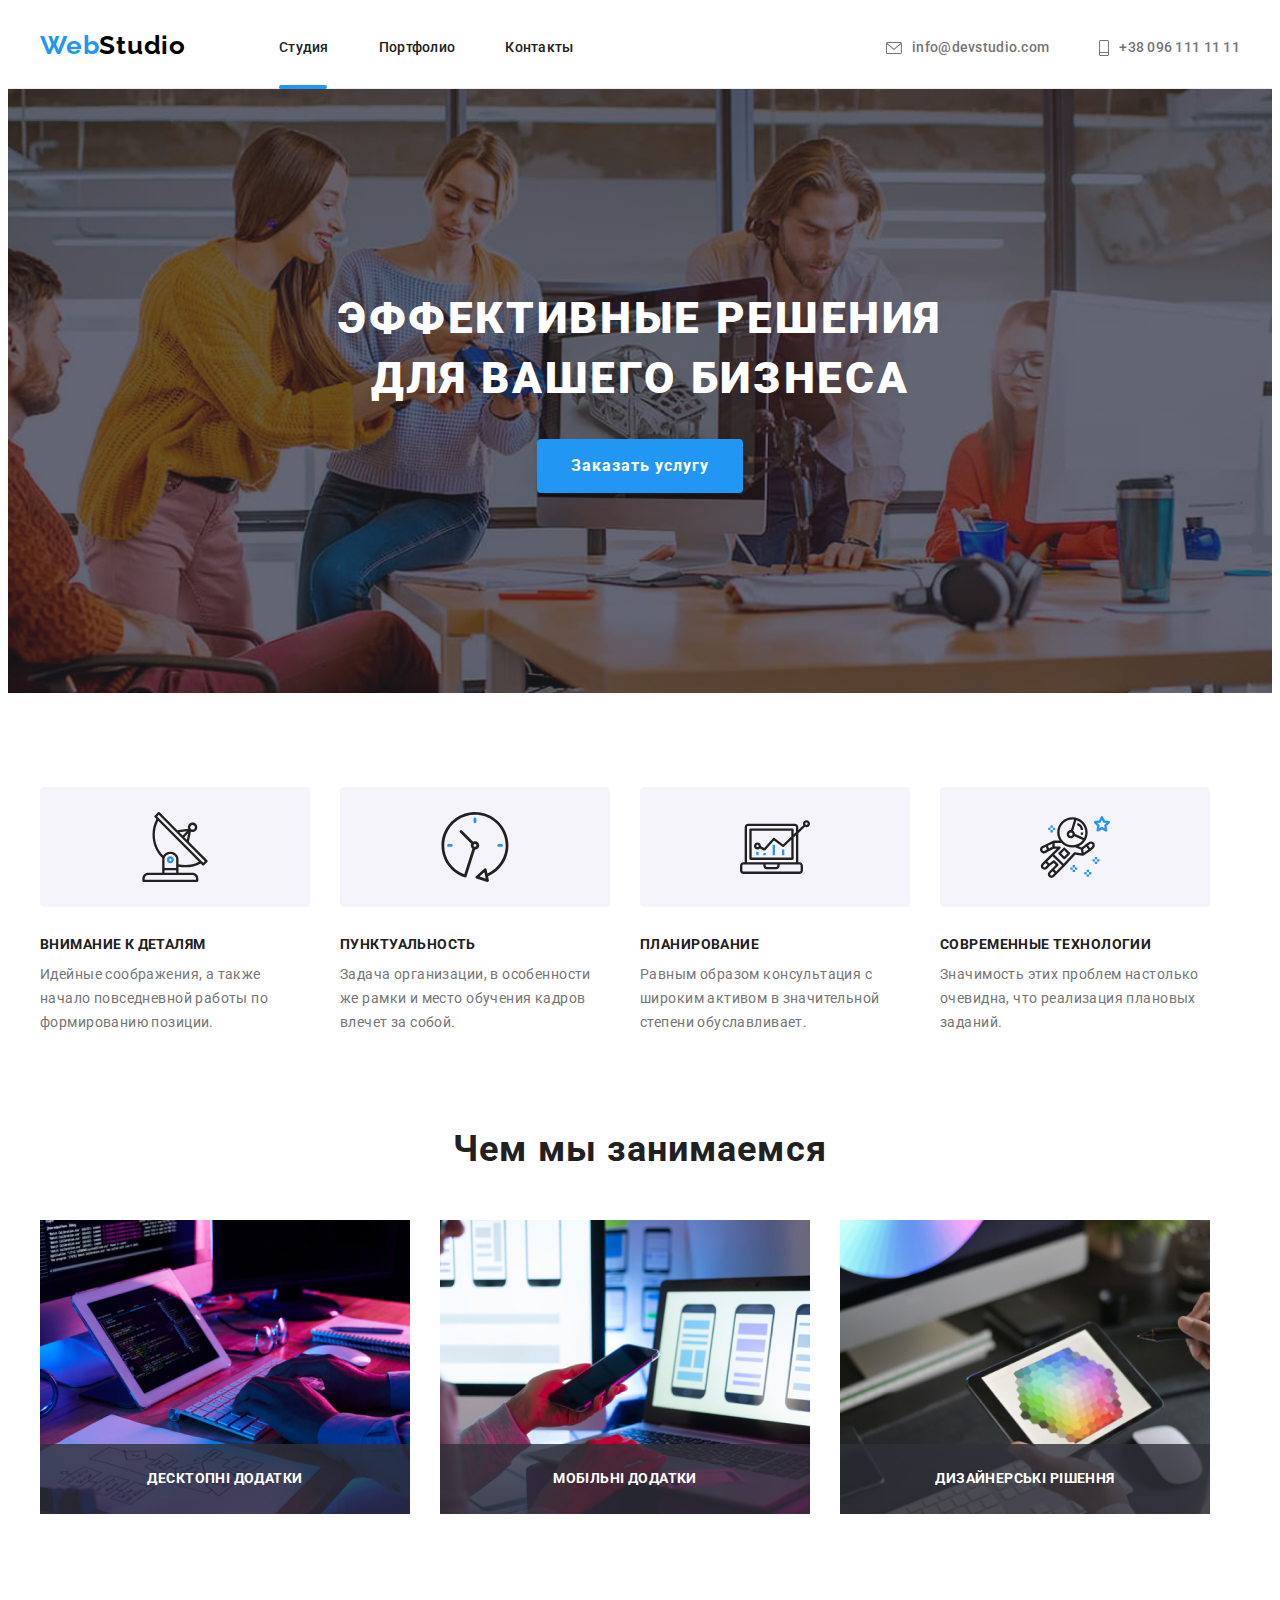
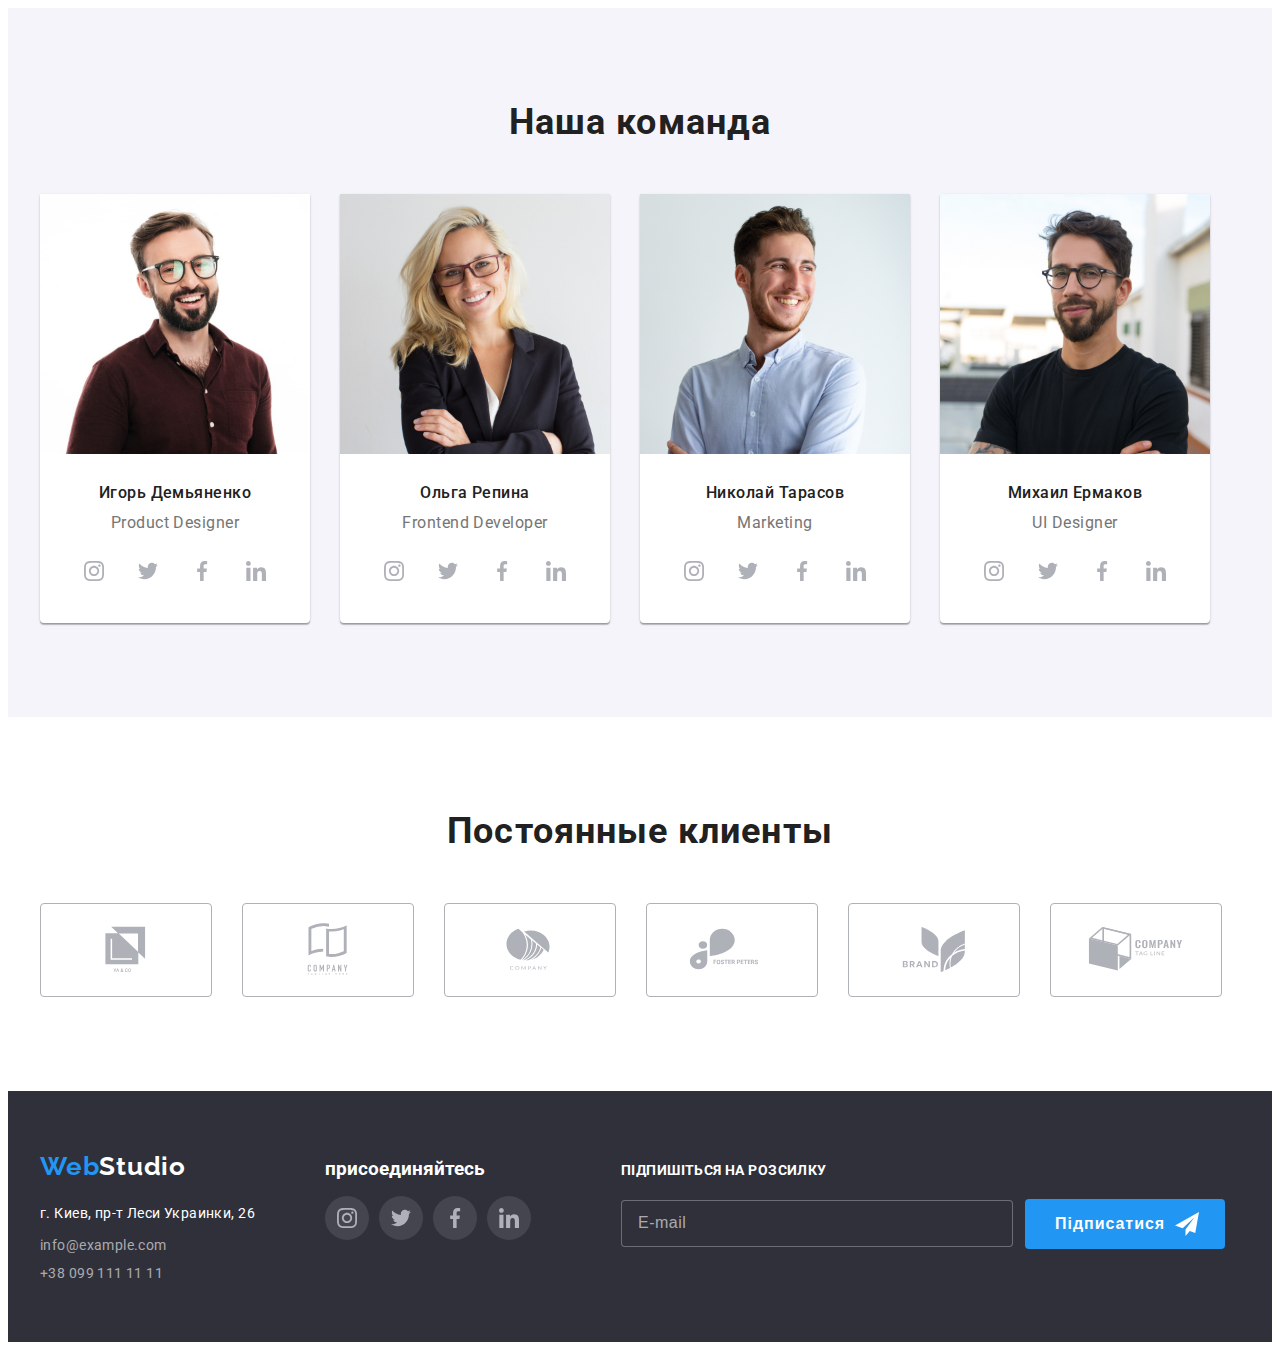
==== index.html @ 93002879 "HM 1.1" ====
<!DOCTYPE html>
<html lang="en">
  <head>
    <meta charset="UTF-8" />
    <meta http-equiv="X-UA-Compatible" content="IE=edge" />
    <meta name="viewport" content="width=device-width, initial-scale=1.0" />
    <title>Document</title>
    <link rel="preconnect" href="https://fonts.googleapis.com" />
    <link rel="preconnect" href="https://fonts.gstatic.com" crossorigin />
    <link
      href="https://fonts.googleapis.com/css2?family=Raleway:wght@700&family=Roboto:wght@400;500;700;900&display=swap"
      rel="stylesheet"
    />
    <link
      rel="stylesheet"
      href="https://cdnjs.cloudflare.com/ajax/libs/modern-normalize/1.1.0/modern-normalize.min.css"
      integrity="sha512-wpPYUAdjBVSE4KJnH1VR1HeZfpl1ub8YT/NKx4PuQ5NmX2tKuGu6U/JRp5y+Y8XG2tV+wKQpNHVUX03MfMFn9Q=="
      crossorigin="anonymous"
      referrerpolicy="no-referrer"
    />
    <link rel="stylesheet" href="./CSS/main.min.css">
    <link rel="stylesheet" href="./CSS/styles.css" />
  </head>
  <body>
    <!--Шапка сайта-->
    <header class="header-porfolio">
      <div class="container header-flex">
        <nav class="main-nav">
          <a class="header-logo link" href="“#”"
            ><span class="logo-web">Web</span><span class="logo-studio">Studio</span></a
          >
          <ul class="site-nav list">
            <li>
           <a class="nav-link link studia " href="">Студия</a>
          </li>
            <li><a class="nav-link link" href="./portfolio.html">Портфолио</a></li>
            <li><a class="nav-link link" href="">Контакты</a></li>
          </ul>
        </nav>
        <ul class="site-contact list">
           <li>
          <a class="contact-link link" href="mailto:info@devstudio.com">
            <svg class="mail-svg"><use  href="./images/icons.svg#icon-envelope-hover" ></use></svg>info@devstudio.com</a>
          </li>
          <li class="">
            <a class="contact-link link " href="tel:+380961111111">
            <svg class="phone-svg"  height="16px" width="10px">
              <use href="./images/icons.svg#icon-Vector"></use>
            </svg>+38 096 111 11 11</a>
          </li>
        </ul>
      </div>
    </header>

    <main>
      <section class="hero">
        <div class="container">
          <h1 class="hero-title">Эффективные решения для вашего бизнеса</h1>
          <button class="hero-button data-modal-open"data-modal-open>Заказать услугу</button>
          
        </div>
      </section>
      <!--Особенности-->
      <section class="section">
        <div class="container">
          <h2 class="visually-hidden">Особенности</h2>


        <ul class="peculiarities-container list">
          <li class="peculiarities-iteam">
              <div class="peculiarities-iteam-icon">
              <svg class="" width="70px" height="70px" ><use href="./images/icons.svg#icon-antenna"></use></svg>
              </div>

              <h3 class="h-three-title">Внимание к деталям</h3>
              <p>
                <span class="text"
                  >Идейные соображения, а также начало повседневной работы по формированию
                  позиции.</span
                >
              </p>
            </li>
            
            <li class="peculiarities-iteam">
              <div class="peculiarities-iteam-icon">
               
                  <svg class="" width="70px" height="70px"><use href="./images/icons.svg#icon-clock"></use></svg>
               
               </div>
              <h3 class="h-three-title">Пунктуальность</h3>
              <p>
                <span class="text"
                  >Задача организации, в особенности же рамки и место обучения кадров влечет за
                  собой.</span>
              </p>
              
            </li>
            <li class="peculiarities-iteam">
              <div class="peculiarities-iteam-icon">
               
                  <svg class="" width="70px" height="70px"><use href="./images/icons.svg#icon-diagram"></use></svg>
               
                </div>
              <h3 class="h-three-title">Планирование</h3>
              <p>
                <span class="text"
                  >Равным образом консультация с широким активом в значительной степени
                  обуславливает.</span
                >
              </p>
              
            </li>
            <li class="peculiarities-iteam">
              <div class="peculiarities-iteam-icon">
              
                  <svg class="" width="70px" height="70px"><use href="./images/icons.svg#icon-astronaut"></use></svg>
               
                </div>
              <h3 class="h-three-title">Современные технологии</h3>
              <p>
                <span class="text"
                  >Значимость этих проблем настолько очевидна, что реализация плановых
                  заданий.</span>
              </p>
              
            </li>
          </ul>
        </div>
      </section>
      <!--Чем занимаемся-->
      <section class="section occupation">
        <div class="container">
          <h2 class="section-title">Чем мы занимаемся</h2>
          <ul class="occupation-item">
            <li class="occupation-foto">
              <div class="occupation-foto-div">
              <img class="foto-block" src="./images/box1.jpg"  alt="img1" />
              <p class="text-absolut"><span class="text-span-absolut">Десктопні додатки</span></p>
              </div>
            </li>
            
            <li class="occupation-foto">
              <div class="occupation-foto-div">
              <img class="foto-block" src="./images/box2.jpg"  alt="img2" />
              <p class="text-absolut"><span class="text-span-absolut">Мобільні додатки</span></p>
              </div>
            </li>
            <li class="occupation-foto">
              <div class="occupation-foto-div">
              <img class="foto-block" src="./images/box3.jpg"  alt="img3" />
              <p class="text-absolut"><span class="text-span-absolut">Дизайнерські рішення</span></p>
              </div>
            </li>
          </ul>
        </div>
      </section>
      <!--Наша команда-->
      <section class="section team-section">
        <div class="container">
          <h2 class="section-title">Наша команда</h2>
          <ul class="site-team list">
            <li class="team-section-items">
              <div class="team-foto">
                <img class="team-img" src="./images/project1.jpg" width="270" alt="Игорь_Демьяненко" />
                <div class="foto-box">
                <h3 class="team-h">Игорь Демьяненко</h3>
                <p><span class="position">Product Designer</span></p>
                <ul class="team-list list">
                  <li><a class="team-link link" href="">
                    <svg class="team-link-icon" width="20px" height="20px"><use href="./images/icons.svg#icon-instagram"></use></svg>
                  </a></li>
                  <li><a class="team-link link" href="">
                    <svg class="team-link-icon" width="20px" height="20px"><use href="./images/icons.svg#icon-twitter"></use></svg>
                  </a></li>
                  <li><a class="team-link link" href="">
                    <svg class="team-link-icon" width="20px" height="20px"><use href="./images/icons.svg#icon-facebook"></use></svg>
                  </a></li>
                  <li><a class="team-link link" href="">
                    <svg class="team-link-icon" width="20px" height="20px"><use href="./images/icons.svg#icon-linkedin"></use></svg>
                  </a></li>
                </ul>

                </div>
              </div>
            </li>
            <li class="team-section-items">
              <div class="team-foto">
                <img class="team-img" src="./images/img1.jpg" width="270"  alt="Ольга_Репина" />
                <div class="foto-box">
                <h3 class="team-h">Ольга Репина</h3>
                <p><span class="position">Frontend Developer</span></p>
                  <ul class="team-list list">
                  <li><a class="team-link link" href="">
                    <svg class="team-link-icon" width="20px" height="20px"><use href="./images/icons.svg#icon-instagram"></use></svg>
                  </a></li>
                  <li><a class="team-link link" href="">
                    <svg class="team-link-icon" width="20px" height="20px"><use href="./images/icons.svg#icon-twitter"></use></svg>
                  </a></li>
                  <li><a class="team-link link" href="">
                    <svg class="team-link-icon" width="20px" height="20px"><use href="./images/icons.svg#icon-facebook"></use></svg>
                  </a></li>
                  <li><a class="team-link link" href="">
                    <svg class="team-link-icon" width="20px" height="20px"><use href="./images/icons.svg#icon-linkedin"></use></svg>
                  </a></li>
                </ul>
                </div>
              </div>
            </li>
            <li class="team-section-items">
              <div class="team-foto">
                <img class="team-img" src="./images/img2.jpg" width="270" alt="Николай_Тарасов" />
                <div class="foto-box">
                <h3 class="team-h">Николай Тарасов</h3>
                <p>
                  <span class="position">Marketing</span>
                </p>
                  <ul class="team-list list">
                  <li><a class="team-link link" href="">
                    <svg class="team-link-icon" width="20px" height="20px"><use href="./images/icons.svg#icon-instagram"></use></svg>
                  </a></li>
                  <li><a class="team-link link" href="">
                    <svg class="team-link-icon" width="20px" height="20px"><use href="./images/icons.svg#icon-twitter"></use></svg>
                  </a></li>
                  <li><a class="team-link link" href="">
                    <svg class="team-link-icon" width="20px" height="20px"><use href="./images/icons.svg#icon-facebook"></use></svg>
                  </a></li>
                  <li><a class="team-link link" href="">
                    <svg class="team-link-icon" width="20px" height="20px"><use href="./images/icons.svg#icon-linkedin"></use></svg>
                  </a></li>
                </ul>
                </div>
              </div>
            </li>
            <li class="team-section-items">
              <div class="team-foto">
                <img class="team-img" src="./images/img3.jpg"width="270"  alt="Михаил_Ермаков" />
                <div class="foto-box">
                <h3 class="team-h">Михаил Ермаков</h3>
                <p>
                  <span class="position">UI Designer</span>
                </p>
                  <ul class="team-list list">
                  <li><a class="team-link link" href="">
                    <svg class="team-link-icon" width="20px" height="20px"><use href="./images/icons.svg#icon-instagram"></use></svg>
                  </a></li>
                  <li><a class="team-link link" href="">
                    <svg class="team-link-icon" width="20px" height="20px"><use href="./images/icons.svg#icon-twitter"></use></svg>
                  </a></li>
                  <li><a class="team-link link" href="">
                    <svg class="team-link-icon" width="20px" height="20px"><use href="./images/icons.svg#icon-facebook"></use></svg>
                  </a></li>
                  <li><a class="team-link link" href="">
                    <svg class="team-link-icon" width="20px" height="20px"><use href="./images/icons.svg#icon-linkedin"></use></svg>
                  </a></li>
                </ul>
                </div>
              </div>
            
            </li>
          </ul>
        </div>
      </section>
      <section class="section">
        <div class="container">
         <h2 class="section-title">Постоянные клиенты</h2>
         <ul class="clients-list">
          <li class="clients-item">
            <a class="clients-link link" href="">
            <svg class="clients-item-logo" width="106px" height="60px"><use href="./images/icons.svg#icon-Logo6"></use></svg>
          </a></li>
          <li class="clients-item"><a class="clients-link link" href="">
            <svg class="clients-item-logo" width="106px" height="60px"><use href="./images/icons.svg#icon-Logo1"></use></svg>
          </a></li>
          <li class="clients-item"><a class="clients-link link" href="">
            <svg class="clients-item-logo" width="106px" height="60px"><use href="./images/icons.svg#icon-Logo2"></use></svg>
          </a></li>
          <li class="clients-item"><a class="clients-link link" href="">
            <svg class="clients-item-logo" width="106px" height="60px"><use href="./images/icons.svg#icon-Logo3"></use></svg>
          </a></li>
          <li class="clients-item"><a class="clients-link link" href="">
            <svg class="clients-item-logo" width="106px" height="60px"><use href="./images/icons.svg#icon-Logo4"></use></svg>
          </a></li>
          <li class="clients-item"><a class="clients-link link" href="">
            <svg class="clients-item-logo" width="106px" height="60px"><use href="./images/icons.svg#icon-Logo5"></use></svg>
          </a></li>
         </ul>
        </div>
        
      </section>
    </main>
    <!--Футер-->
<footer class="footer">
<div class="container footer-container">
<div>
        <a href="“#”" class="footer-logo link"><span class="footer-web">Web</span><span class="footer-studio">Studio</span></a
        >
        <address>
          <ul class="footer-nav list">
            <li class="footer-nav-li">
              <a class="footer-link link" href="https://www.google.com/maps/place/%D0%B1%D1%83%D0%BB.+%D0%9B%D0%B5%D1%81%D0%B8+%D0%A3%D0%BA%D1%80%D0%B0%D0%B8%D0%BD%D0%BA%D0%B8,+26,+%D0%9A%D0%B8%D0%B5%D0%B2,+02000/@50.4265807,30.5361971,17z/data=!3m1!4b1!4m5!3m4!1s0x40d4cf0e033ecbe9:0x57a4dffefec77da0!8m2!3d50.4265807!4d30.5383858"
                target="_blank"
                rel="noopener noreferrer"
                >г. Киев, пр-т Леси Украинки, 26</a>
            </li>
            <li class="footer-nav-li">
              <a class="footer-contacts link" href="mailto:info@example.com">info@example.com</a>
            </li>
            <li class="footer-nav-li">
              <a class="footer-contacts link" href="tel:+380991111111">+38 099 111 11 11</a></li>
          </ul>
        </address>
</div>

<div class="footer-soc">
          <h3 class="footer-text">присоединяйтесь</h3>
          <ul class="team-list list">
                  <li><a class="team-link footer-icons link" href="">
                    <svg class="team-link-icon  footer-icon" width="20px" height="20px" ><use href="./images/icons.svg#icon-instagram"></use></svg>
                  </a></li>
                  <li><a class="team-link link footer-icons" href="">
                    <svg class="team-link-icon footer-icon" width="20px" height="20px"><use href="./images/icons.svg#icon-twitter"></use></svg>
                  </a></li>
                  <li><a class="team-link link footer-icons" href="">
                    <svg class="team-link-icon footer-icon" width="20px" height="20px"><use href="./images/icons.svg#icon-facebook"></use></svg>
                  </a></li>
                  <li><a class="team-link link footer-icons" href="">
                    <svg class="team-link-icon footer-icon" width="20px" height="20px"><use href="./images/icons.svg#icon-linkedin"></use></svg>
                  </a></li>
                </ul>

</div>

<form class="footer-mail-div">
<label for="soc-mail">Підпишіться на розсилку</label>
<div class="mail-form">
  <input type="email" class="footer-mail-input" name="soc-mail" id="soc-mail" placeholder="E-mail
">
<button type="button" class="footer-mail-button">Підписатися <svg class="footer-mail-svg" width="24px" height="24px"><use href="./images/icons.svg#icon-icon-send"></use></svg>
</button></div>
</form>



</div>


</footer>




      <div class="backdrop is-hidden"data-modal>
        <div class="modal">
          <button class="modal-button" data-modal-close><svg width="11px" height="11px"><use href="./images/icons.svg#icon-Vectorx"></use></svg></button>
          
          
          
        <form class="form">
          <h2 class="modal-title">Залиште свої дані, ми вам передзвонимо</h2>
            <div class="form-field">
            <label for="name" class="from-label">Ім'я</label>
            <input class="form-imput" type="text" name="name" id="name">
            <span class="form-imput-svg"><svg width="12px" height="12px"><use href="./images/icons.svg#icon-Vector-3"></use></svg></span>
            </div>

            <div class="form-field">
            <label for="tel" class="from-label">Телефон</label>
            <input type="tel" class="form-imput" name="tel" id="tel">
            <span class="form-imput-svg"><svg width="12px" height="12px"><use href="./images/icons.svg#icon-Vector-1-1"></use></svg></span>
            </div>

            <div class="form-field">
            <label for="mail" class="from-label">Пошта</label>
            <input type="email" class="form-imput" name="mail" id="mail"></input>
            <span class="form-imput-svg"><svg width="12px" height="12px"><use href="./images/icons.svg#icon-Vector-2-1"></use></svg></span>
            </div>



            
            <div class="form-field commnet-margin">
            <label for="comment" class="from-label">Коментар</label>
            <textarea class="textarea-comment" name="comment" id="comment"  rows="12" placeholder="Введіть текст"></textarea>
            </div>
            
            <div class="policy">
            <label for="policy" class="policy-label">
            <input type="checkbox" class="check"  name="policy" value="policy" id="policy">
            <span class="checkbox-craft"></span>
            Погоджуюся з розсилкою та приймаю <span class="policy-text">Умови договору</span>
            
            </label>
            </div>

            <div class="footer-submit">
            <button class="submit-button" type="submit">Відправити</button>
           
            </div>
            </div>



          </form>

      </div>
      </div>
      </div>
      <script src="./modal.js"></script>
  </body>
</html>
---- CSS/main.min.css ----
:root{--active-hover-color: #2196F3;--first-text-color: #757575;--second-text-color: #212121}.header-porfolio{background-color:#fff;margin-left:auto;margin-right:auto;border-bottom:1px solid #ececec}.container.header-flex{display:-webkit-box;display:-ms-flexbox;display:flex;-webkit-box-align:center;-ms-flex-align:center;align-items:center;-webkit-box-pack:justify;-ms-flex-pack:justify;justify-content:space-between;position:relative;height:80px}.site-nav{display:-webkit-box;display:-ms-flexbox;display:flex;gap:50px;margin-left:93px}.site-nav .link{color:var(--second-text-color);font-weight:500;font-size:14px;line-height:1.14;letter-spacing:.02em}.site-nav .nav-link:hover,.site-nav .nav-link:focus{color:var(--active-hover-color)}.nav-link:hover{opacity:1}.nav-link{position:relative;display:block;padding-top:10px;padding-bottom:10px;-webkit-transform:color 250ms cubic-bezier(0.4, 0, 0.2, 1);transform:color 250ms cubic-bezier(0.4, 0, 0.2, 1)}.phone-svg{-webkit-transition:fill 250ms cubic-bezier(0.4, 0, 0.2, 1);transition:fill 250ms cubic-bezier(0.4, 0, 0.2, 1);margin-right:10px;fill:#757575}.mail-svg{fill:#757575;-webkit-transition:fill 250ms cubic-bezier(0.4, 0, 0.2, 1);transition:fill 250ms cubic-bezier(0.4, 0, 0.2, 1);width:16px;height:12px;margin-right:10px}.site-contact{display:-webkit-box;display:-ms-flexbox;display:flex;gap:50px}.contact-link:hover .mail-svg{fill:#2196f3}.contact-link:hover .phone-svg{fill:#2196f3}.contact-link:focus .phone-svg{fill:#2196f3}.contact-link:focus .mail-svg{fill:#2196f3}.contact-link:hover{color:#2196f3}.contact-link:focus{color:#2196f3}.contact-link{-webkit-box-pack:center;-ms-flex-pack:center;justify-content:center;-webkit-box-align:center;-ms-flex-align:center;align-items:center;display:-webkit-box;display:-ms-flexbox;display:flex;color:var(--first-text-color);font-weight:500;font-size:14px;line-height:1.14;letter-spacing:.02em;-webkit-transition:color 250ms cubic-bezier(0.4, 0, 0.2, 1);transition:color 250ms cubic-bezier(0.4, 0, 0.2, 1)}.section.occupation{padding-top:0px}.occupation-item{display:-webkit-box;display:-ms-flexbox;display:flex;gap:30px}ul{list-style:none}body{color:var(--first-text-color);font-family:Roboto,sans-serif}ul,li{margin:0;padding-left:0;padding-right:0}a,p,h1,h2,h3,h4,h5,h6{margin:0}.link{text-decoration:none}.backdrop.is-hidden{visibility:hidden;opacity:0;pointer-events:none}.visually-hidden{position:absolute;width:1px;height:1px;margin:-1px;border:0;padding:0;white-space:nowrap;-webkit-clip-path:inset(100%);clip-path:inset(100%);clip:rect(0 0 0 0);overflow:hidden}.container{width:1200px;padding-left:15px;padding-right:15px;margin-left:auto;margin-right:auto}.section{padding-top:94px;padding-bottom:94px}.main-nav{display:-webkit-box;display:-ms-flexbox;display:flex}.hero-title{margin:auto;color:#fff;font-weight:900;font-size:44px;line-height:1.36;letter-spacing:.06em;text-transform:uppercase;width:696px}.h-three-title{color:#212121;font-weight:700;font-size:14px;line-height:1.14;letter-spacing:.03em;text-transform:uppercase;margin-bottom:10px;min-width:270px}.section-title{color:var(--second-text-color);font-weight:700;font-size:36px;line-height:1.16;text-align:center;letter-spacing:.03em;margin-bottom:50px}.modal-title{width:448px;font-weight:700;font-size:20px;line-height:1.15;text-align:center;letter-spacing:.03em;margin-bottom:12px;color:#212121}.text{display:block;font-weight:400;font-size:14px;line-height:1.71;letter-spacing:.03em;color:var(--first-text-color);height:72px;width:270px}.text-span{display:block;font-family:"Roboto";font-weight:400;font-size:16px;line-height:1.88;letter-spacing:.03em;color:#757575;padding-left:24px;padding-bottom:20px}.policy-text{margin-left:5px;font-weight:400;font-size:14px;line-height:1.71;letter-spacing:.03em;color:#2196f3;border-bottom:1px solid #2196f3}.text-absolut{bottom:0;position:absolute;display:-webkit-box;display:-ms-flexbox;display:flex;width:370px;height:70px;-webkit-box-pack:center;-ms-flex-pack:center;justify-content:center;-webkit-box-align:center;-ms-flex-align:center;align-items:center;background:rgba(47,48,58,.8)}.text-span-absolut{font-weight:700;font-size:14px;line-height:1.14;text-align:center;letter-spacing:.03em;text-transform:uppercase;color:#fff}.team-text{margin-bottom:4px;font-weight:700;font-size:18px;line-height:2;letter-spacing:.06em;color:#212121}.team-text-p{font-weight:400;font-size:16px;line-height:1.88;letter-spacing:.03em;color:#757575}.team-h{color:var(--second-text-color);font-weight:500;font-size:16px;line-height:1.18;letter-spacing:.03em;margin-bottom:10px}.position{text-align:center;font-weight:400;font-size:16px;line-height:1.18;letter-spacing:.03em;color:var(--first-text-color);width:170px}.foto-block-text{position:absolute;top:0;left:0;padding:63px 24px;-webkit-transform:translateY(100%);transform:translateY(100%);-webkit-transition:-webkit-transform 250ms cubic-bezier(0.4, 0, 0.2, 1);transition:-webkit-transform 250ms cubic-bezier(0.4, 0, 0.2, 1);transition:transform 250ms cubic-bezier(0.4, 0, 0.2, 1);transition:transform 250ms cubic-bezier(0.4, 0, 0.2, 1), -webkit-transform 250ms cubic-bezier(0.4, 0, 0.2, 1);font-size:18px;line-height:1.56;letter-spacing:.03em;color:#fff;background-color:#2196f3}.studia::before{background:#2196f3;content:"";position:absolute;display:block;min-width:48px;height:4px;border-radius:2px;bottom:0;-webkit-transform:translatey(23px);transform:translatey(23px);-webkit-transition:opacity 250ms;transition:opacity 250ms}.portfolio::before{content:"";position:absolute;display:block;min-width:78px;height:4px;background:#2196f3;border-radius:2px;bottom:0;-webkit-transform:translateY(23px);transform:translateY(23px);-webkit-transition:opacity 250ms;transition:opacity 250ms}.hero-button{margin-left:auto;margin-right:auto;color:#fff;background-color:#2196f3;font-family:"Roboto";font-weight:700;font-size:16px;line-height:1.88;letter-spacing:.06em;margin-top:40px;-webkit-box-shadow:0px 4px 4px rgba(0,0,0,.15);box-shadow:0px 4px 4px rgba(0,0,0,.15);border-radius:4px;border-color:rgba(0,0,0,0);padding:10px 32px;margin-top:30px;cursor:pointer}.nav-button{background-color:#f5f4fa;font-family:inherit;color:var(--second-text-color);font-weight:500;font-size:16px;line-height:1.62;text-align:center;letter-spacing:.03em;border-radius:4px;padding:6px 22px;border-radius:4px;border-color:rgba(0,0,0,0);min-width:60px;cursor:pointer;-webkit-box-shadow:0px 3px 1px rgba(0,0,0,.1),0px 1px 2px rgba(0,0,0,.08),0px 2px 2px rgba(0,0,0,.12);box-shadow:0px 3px 1px rgba(0,0,0,.1),0px 1px 2px rgba(0,0,0,.08),0px 2px 2px rgba(0,0,0,.12);border-radius:4px;-webkit-transition:background-color 250ms cubic-bezier(0.4, 0, 0.2, 1),color 250ms cubic-bezier(0.4, 0, 0.2, 1),-webkit-box-shadow 250ms cubic-bezier(0.4, 0, 0.2, 1);transition:background-color 250ms cubic-bezier(0.4, 0, 0.2, 1),color 250ms cubic-bezier(0.4, 0, 0.2, 1),-webkit-box-shadow 250ms cubic-bezier(0.4, 0, 0.2, 1);transition:background-color 250ms cubic-bezier(0.4, 0, 0.2, 1),color 250ms cubic-bezier(0.4, 0, 0.2, 1),box-shadow 250ms cubic-bezier(0.4, 0, 0.2, 1);transition:background-color 250ms cubic-bezier(0.4, 0, 0.2, 1),color 250ms cubic-bezier(0.4, 0, 0.2, 1),box-shadow 250ms cubic-bezier(0.4, 0, 0.2, 1),-webkit-box-shadow 250ms cubic-bezier(0.4, 0, 0.2, 1)}.nav-button:hover{background-color:var(--active-hover-color);color:#fff;-webkit-box-shadow:0px 3px 1px rgba(0,0,0,.1),0px 1px 2px rgba(0,0,0,.08),0px 2px 2px rgba(0,0,0,.12);box-shadow:0px 3px 1px rgba(0,0,0,.1),0px 1px 2px rgba(0,0,0,.08),0px 2px 2px rgba(0,0,0,.12)}.nav-button:focus{background-color:var(--active-hover-color);color:#fff;-webkit-box-shadow:0px 3px 1px rgba(0,0,0,.1),0px 1px 2px rgba(0,0,0,.08),0px 2px 2px rgba(0,0,0,.12);box-shadow:0px 3px 1px rgba(0,0,0,.1),0px 1px 2px rgba(0,0,0,.08),0px 2px 2px rgba(0,0,0,.12);border-radius:4px}.portfolio-nav-button{display:-webkit-box;display:-ms-flexbox;display:flex;-webkit-box-pack:center;-ms-flex-pack:center;justify-content:center;gap:8px;margin-bottom:50px}.footer-mail-button{display:block;padding-left:28px;padding-top:10px;padding-bottom:10px;width:200px;height:50px;background:#2196f3;border-radius:4px;border-color:rgba(0,0,0,0)}.footer-mail-div button{font-weight:700;font-size:16px;line-height:1.88;display:-webkit-box;display:-ms-flexbox;display:flex;-webkit-box-align:center;-ms-flex-align:center;align-items:center;text-align:center;letter-spacing:.06em;color:#fff}.modal-button{background-color:#fff;border:1px solid rgba(0,0,0,.1);cursor:pointer;border-radius:50%;position:absolute;right:8px;top:8px;width:30px;height:30px}.submit-button{cursor:pointer;display:block;width:200px;height:50px;background-color:#2196f3;color:#fff;border-radius:4px;border-color:rgba(0,0,0,0);padding:10px 52px;margin-left:auto;margin-right:auto}.submit-button:focus,.submit-button:hover{-webkit-box-shadow:0px 1px 3px rgba(0,0,0,.12),0px 1px 1px rgba(0,0,0,.14),0px 2px 1px rgba(0,0,0,.2);box-shadow:0px 1px 3px rgba(0,0,0,.12),0px 1px 1px rgba(0,0,0,.14),0px 2px 1px rgba(0,0,0,.2);-webkit-transition:-webkit-box-shadow 250ms cubic-bezier(0.4, 0, 0.2, 1);transition:-webkit-box-shadow 250ms cubic-bezier(0.4, 0, 0.2, 1);transition:box-shadow 250ms cubic-bezier(0.4, 0, 0.2, 1);transition:box-shadow 250ms cubic-bezier(0.4, 0, 0.2, 1), -webkit-box-shadow 250ms cubic-bezier(0.4, 0, 0.2, 1)}.footer-mail-button:hover,.footer-mail-button:focus{-webkit-transition:-webkit-box-shadow 250ms cubic-bezier(0.4, 0, 0.2, 1);transition:-webkit-box-shadow 250ms cubic-bezier(0.4, 0, 0.2, 1);transition:box-shadow 250ms cubic-bezier(0.4, 0, 0.2, 1);transition:box-shadow 250ms cubic-bezier(0.4, 0, 0.2, 1), -webkit-box-shadow 250ms cubic-bezier(0.4, 0, 0.2, 1);-webkit-box-shadow:0px 4px 4px rgba(0,0,0,.15);box-shadow:0px 4px 4px rgba(0,0,0,.15);cursor:pointer}.logo-web{color:#2196f3;font-family:"Raleway";font-weight:700;font-size:26px;line-height:1.19;letter-spacing:.03em}.logo-studio{color:#000;font-family:"Raleway";font-weight:700;font-size:26px;line-height:1.19;letter-spacing:.03em}.header-logo:hover,.header-logo:focus{color:var(--active-hover-color)}.footer-logo{display:inline-block;font-family:"Raleway";font-weight:700;font-size:26px;line-height:1.19;letter-spacing:.03em;margin-bottom:20px}.footer_logo:focus{color:var(--active-hover-color)}.clients-item-logo{fill:#afb1b8;-webkit-transition:fill 250ms cubic-bezier(0.4, 0, 0.2, 1);transition:fill 250ms cubic-bezier(0.4, 0, 0.2, 1)}.clients-link:hover .clients-item-logo{fill:#2196f3}.clients-link:focus .clients-item-logo{fill:#2196f3}.hero{background-color:rgba(47,48,58,.4);background-image:-webkit-gradient(linear, left top, left bottom, from(rgba(47, 48, 58, 0.4)), to(rgba(47, 48, 58, 0.4))),url(../images/hero.jpg);background-image:linear-gradient(rgba(47, 48, 58, 0.4), rgba(47, 48, 58, 0.4)),url(../images/hero.jpg);background-repeat:no-repeat;background-size:cover;background-position:center;text-align:center;padding:200px 0px;max-width:1600px;margin-left:auto;margin-right:auto}.peculiarities-container{display:-webkit-box;display:-ms-flexbox;display:flex;gap:30px;-webkit-box-align:center;-ms-flex-align:center;align-items:center}.team-ul{display:-webkit-box;display:-ms-flexbox;display:flex;-ms-flex-wrap:wrap;flex-wrap:wrap;gap:30px}.peculiarities-iteam-icon{background:#f5f4fa;border-radius:4px;-webkit-box-align:center;-ms-flex-align:center;align-items:center;height:120px;display:-webkit-box;display:-ms-flexbox;display:flex;-webkit-box-pack:center;-ms-flex-pack:center;justify-content:center;margin-bottom:30px}.occupation-foto-div{display:block;position:relative;background:rgba(47,48,58,.8)}.foto-block{position:relative;display:block;max-width:100%;height:auto}.team-section{background-color:#f5f4fa}.site-team{display:-webkit-box;display:-ms-flexbox;display:flex;gap:30px}.team-foto{background-color:#fff;width:270px;-webkit-box-sizing:border-box;box-sizing:border-box;-webkit-box-shadow:0px 1px 3px rgba(0,0,0,.12),0px 1px 1px rgba(0,0,0,.14),0px 2px 1px rgba(0,0,0,.2);box-shadow:0px 1px 3px rgba(0,0,0,.12),0px 1px 1px rgba(0,0,0,.14),0px 2px 1px rgba(0,0,0,.2);border-radius:0px 0px 4px 4px;box-shadow:0px 1px 3px rgba(0,0,0,.12),0px 1px 1px rgba(0,0,0,.14),0px 2px 1px rgba(0,0,0,.2);border-radius:0px 0px 4px 4px}.team-foto-portfolio{text-decoration:none;background:#fff;display:block;-webkit-transition:-webkit-box-shadow 250ms cubic-bezier(0.4, 0, 0.2, 1);transition:-webkit-box-shadow 250ms cubic-bezier(0.4, 0, 0.2, 1);transition:box-shadow 250ms cubic-bezier(0.4, 0, 0.2, 1);transition:box-shadow 250ms cubic-bezier(0.4, 0, 0.2, 1), -webkit-box-shadow 250ms cubic-bezier(0.4, 0, 0.2, 1)}.team-foto-portfolio:hover .foto-block-text,.team-foto-portfolio:focus .foto-block-text{-webkit-transform:translateY(0%);transform:translateY(0%)}.team-foto-portfolio:hover{-webkit-box-shadow:0px 1px 1px rgba(0,0,0,.12),0px 4px 4px rgba(0,0,0,.06),1px 4px 6px rgba(0,0,0,.16);box-shadow:0px 1px 1px rgba(0,0,0,.12),0px 4px 4px rgba(0,0,0,.06),1px 4px 6px rgba(0,0,0,.16)}.team-foto-portfolio:focus{-webkit-box-shadow:0px 1px 1px rgba(0,0,0,.12),0px 4px 4px rgba(0,0,0,.06),1px 4px 6px rgba(0,0,0,.16);box-shadow:0px 1px 1px rgba(0,0,0,.12),0px 4px 4px rgba(0,0,0,.06),1px 4px 6px rgba(0,0,0,.16)}.team-img{display:block;max-width:100%;height:auto}.foto-box{padding-top:30px;text-align:center;padding-bottom:30px;width:270px}.team-list{margin-top:16px;display:-webkit-box;display:-ms-flexbox;display:flex;-webkit-box-pack:center;-ms-flex-pack:center;justify-content:center;gap:10px}.team-link{background-color:#fff;fill:#afb1b8;display:-webkit-box;display:-ms-flexbox;display:flex;-webkit-box-pack:center;-ms-flex-pack:center;justify-content:center;-webkit-box-align:center;-ms-flex-align:center;align-items:center;width:44px;height:44px;border-radius:50%;-webkit-transition:background-color 250ms cubic-bezier(0.4, 0, 0.2, 1),fill 250ms cubic-bezier(0.4, 0, 0.2, 1);transition:background-color 250ms cubic-bezier(0.4, 0, 0.2, 1),fill 250ms cubic-bezier(0.4, 0, 0.2, 1)}.team-link-icon{-webkit-transition:fill 250ms cubic-bezier(0.4, 0, 0.2, 1);transition:fill 250ms cubic-bezier(0.4, 0, 0.2, 1)}.team-link:focus{background-color:#2196f3}.team-link:hover{background-color:#2196f3}.team-link:hover .team-link-icon{fill:#fff}.team-link:focus .team-link-icon{fill:#fff}.clients-list{display:-webkit-box;display:-ms-flexbox;display:flex;gap:30px}.clients-link{border:1px solid #afb1b8;border-radius:4px;display:-webkit-box;display:-ms-flexbox;display:flex;width:170px;height:92px;-webkit-box-pack:center;-ms-flex-pack:center;justify-content:center;-webkit-box-align:center;-ms-flex-align:center;align-items:center;-webkit-transition:border-color 250ms cubic-bezier(0.4, 0, 0.2, 1);transition:border-color 250ms cubic-bezier(0.4, 0, 0.2, 1)}.clients-item-logo{fill:#afb1b8;-webkit-transition:fill 250ms cubic-bezier(0.4, 0, 0.2, 1);transition:fill 250ms cubic-bezier(0.4, 0, 0.2, 1)}.clients-link:hover{border-color:#2196f3}.clients-link:focus{border-color:#2196f3}.clients-link:hover .clients-item-logo{fill:#2196f3}.clients-link:focus .clients-item-logo{fill:#2196f3}.team-box{padding-top:20px;padding-left:24px;padding-bottom:20px;border:1px solid #eee;border-top:rgba(0,0,0,0)}.team-box-div{position:relative;overflow:hidden}.team-ul{display:-webkit-box;display:-ms-flexbox;display:flex;-ms-flex-wrap:wrap;flex-wrap:wrap;gap:30px}.backdrop{position:fixed;top:0;left:0;width:100%;height:100%;background-color:rgba(0,0,0,.2);-webkit-transition:opacity 250ms cubic-bezier(0.4, 0, 0.2, 1),visibility 250ms cubic-bezier(0.4, 0, 0.2, 1);transition:opacity 250ms cubic-bezier(0.4, 0, 0.2, 1),visibility 250ms cubic-bezier(0.4, 0, 0.2, 1)}.modal{-webkit-transform:translate(-50%, -50%);transform:translate(-50%, -50%);border-radius:4px;top:50%;left:50%;position:absolute;width:528px;background-color:#fff}.form{display:block;margin-left:auto;margin-right:auto;width:528px;padding:40px}.form-field{position:relative;margin-bottom:10px;display:-webkit-box;display:-ms-flexbox;display:flex;-webkit-box-orient:vertical;-webkit-box-direction:normal;-ms-flex-direction:column;flex-direction:column}.form-imput:focus-within{border:1px solid red}.form-imput:focus-within+.form-imput-svg{fill:#2196f3}.form-imput-svg{position:absolute;bottom:0;-webkit-transform:translate(10px, -10px);transform:translate(10px, -10px)}.from-label{margin-bottom:4px;font-weight:400;font-size:12px;line-height:1.16;letter-spacing:.01em;color:#757575}.form-fild,.commnet-margin{margin-bottom:20px}.form-imput{display:block;height:40px;width:448px;border:1px solid rgba(33,33,33,.2);border-radius:4px;padding:14px 35px}.form-field textarea::-webkit-input-placeholder{height:120px;font-weight:400;font-size:12px;line-height:1.16;letter-spacing:.01em;color:rgba(117,117,117,.5)}.form-field textarea::-moz-placeholder{height:120px;font-weight:400;font-size:12px;line-height:1.16;letter-spacing:.01em;color:rgba(117,117,117,.5)}.form-field textarea:-ms-input-placeholder{height:120px;font-weight:400;font-size:12px;line-height:1.16;letter-spacing:.01em;color:rgba(117,117,117,.5)}.form-field textarea::-ms-input-placeholder{height:120px;font-weight:400;font-size:12px;line-height:1.16;letter-spacing:.01em;color:rgba(117,117,117,.5)}.form-field textarea::placeholder{height:120px;font-weight:400;font-size:12px;line-height:1.16;letter-spacing:.01em;color:rgba(117,117,117,.5)}.footer-mail-div input::-webkit-input-placeholder{font-weight:400;font-size:16px;line-height:1.25;letter-spacing:.03em;color:rgba(255,255,255,.6)}.footer-mail-div input::-moz-placeholder{font-weight:400;font-size:16px;line-height:1.25;letter-spacing:.03em;color:rgba(255,255,255,.6)}.footer-mail-div input:-ms-input-placeholder{font-weight:400;font-size:16px;line-height:1.25;letter-spacing:.03em;color:rgba(255,255,255,.6)}.footer-mail-div input::-ms-input-placeholder{font-weight:400;font-size:16px;line-height:1.25;letter-spacing:.03em;color:rgba(255,255,255,.6)}.footer-mail-div input::placeholder{font-weight:400;font-size:16px;line-height:1.25;letter-spacing:.03em;color:rgba(255,255,255,.6)}.textarea-comment{border:1px solid rgba(33,33,33,.2);border-radius:4px;height:120px;padding:12px 16px}.policy{-webkit-box-align:center;-ms-flex-align:center;align-items:center;-webkit-box-pack:center;-ms-flex-pack:center;justify-content:center}.check:checked{-webkit-appearance:none;-moz-appearance:none;appearance:none;position:absolute}.check{-webkit-appearance:none;-moz-appearance:none;appearance:none;position:absolute}.policy-label{display:-webkit-box;display:-ms-flexbox;display:flex;-webkit-box-align:center;-ms-flex-align:center;align-items:center;-webkit-box-pack:center;-ms-flex-pack:center;justify-content:center;font-weight:400;font-size:14px;line-height:1.71px;letter-spacing:.03em;color:#757575}.checkbox-craft{display:inline-block;background:#fff;border:1px solid #212121;-webkit-box-shadow:0px 1px 3px rgba(0,0,0,.12),0px 1px 1px rgba(0,0,0,.14),0px 2px 1px rgba(0,0,0,.2);box-shadow:0px 1px 3px rgba(0,0,0,.12),0px 1px 1px rgba(0,0,0,.14),0px 2px 1px rgba(0,0,0,.2);border-radius:4px;border-radius:4px;width:16px;height:15px;margin-right:7px}.check:checked+.checkbox-craft{background-image:url(../images/icon\ check.svg);background-size:contain;background-color:#2196f3;border-color:rgba(0,0,0,0);width:16px;height:15px;background-origin:content-box}.mail-form{display:-webkit-box;display:-ms-flexbox;display:flex;-webkit-box-align:center;-ms-flex-align:center;align-items:center;-webkit-box-pack:center;-ms-flex-pack:center;justify-content:center;margin-top:20px;gap:12px}textarea{resize:none}.footer{background-color:#2f303a;padding-top:60px;padding-bottom:60px}.footer-web{color:#2196f3}.footer-studio{color:#fff}.footer-link{color:#fff;font-weight:400;font-size:14px;line-height:1.71;letter-spacing:.03em}.footer-contacts{-webkit-transition:color 250ms cubic-bezier(0.4, 0, 0.2, 1);transition:color 250ms cubic-bezier(0.4, 0, 0.2, 1)}.footer-link:focus{color:var(--active-hover-color)}address{font-style:normal}.footer-contacts:hover,.footer-contacts:focus{color:var(--active-hover-color)}.footer-submit{margin-top:30px}.footer-contacts{display:inline-block;font-weight:400;font-size:14px;line-height:1,71;letter-spacing:.03em;color:rgba(255,255,255,.6)}.footer-nav-li:not(:last-child){margin-bottom:9px}.footer-text{color:#fff}.team-link.footer-icons{background-color:rgba(255,255,255,.1);-webkit-transition:background-color 250ms cubic-bezier(0.4, 0, 0.2, 1);transition:background-color 250ms cubic-bezier(0.4, 0, 0.2, 1)}.footer-icon{-webkit-transition:fill 250ms cubic-bezier(0.4, 0, 0.2, 1);transition:fill 250ms cubic-bezier(0.4, 0, 0.2, 1)}.footer-container{-webkit-box-align:baseline;-ms-flex-align:baseline;align-items:baseline;display:-webkit-box;display:-ms-flexbox;display:flex}.footer-mail{margin-left:93px}.footer-mail-input{color:#fff;background:#2f303a;border:1px solid rgba(255,255,255,.3);width:358px;border-radius:4px;padding:15px 16px}.footer-mail-div label{font-weight:700;font-size:14px;line-height:1.14;letter-spacing:.03em;text-transform:uppercase;color:#fff}.footer-mail-div{display:-webkit-box;display:-ms-flexbox;display:flex;-webkit-box-orient:vertical;-webkit-box-direction:normal;-ms-flex-direction:column;flex-direction:column;margin-left:90px}.footer-soc{margin-left:70px}.footer-list-soc{margin-top:20px;display:-webkit-box;display:-ms-flexbox;display:flex;gap:10px}.footer-mail-svg{margin-left:10px;-webkit-transition:fill 250ms cubic-bezier(0.4, 0, 0.2, 1);transition:fill 250ms cubic-bezier(0.4, 0, 0.2, 1)}/*# sourceMappingURL=main.min.css.map */
---- CSS/styles.css ----

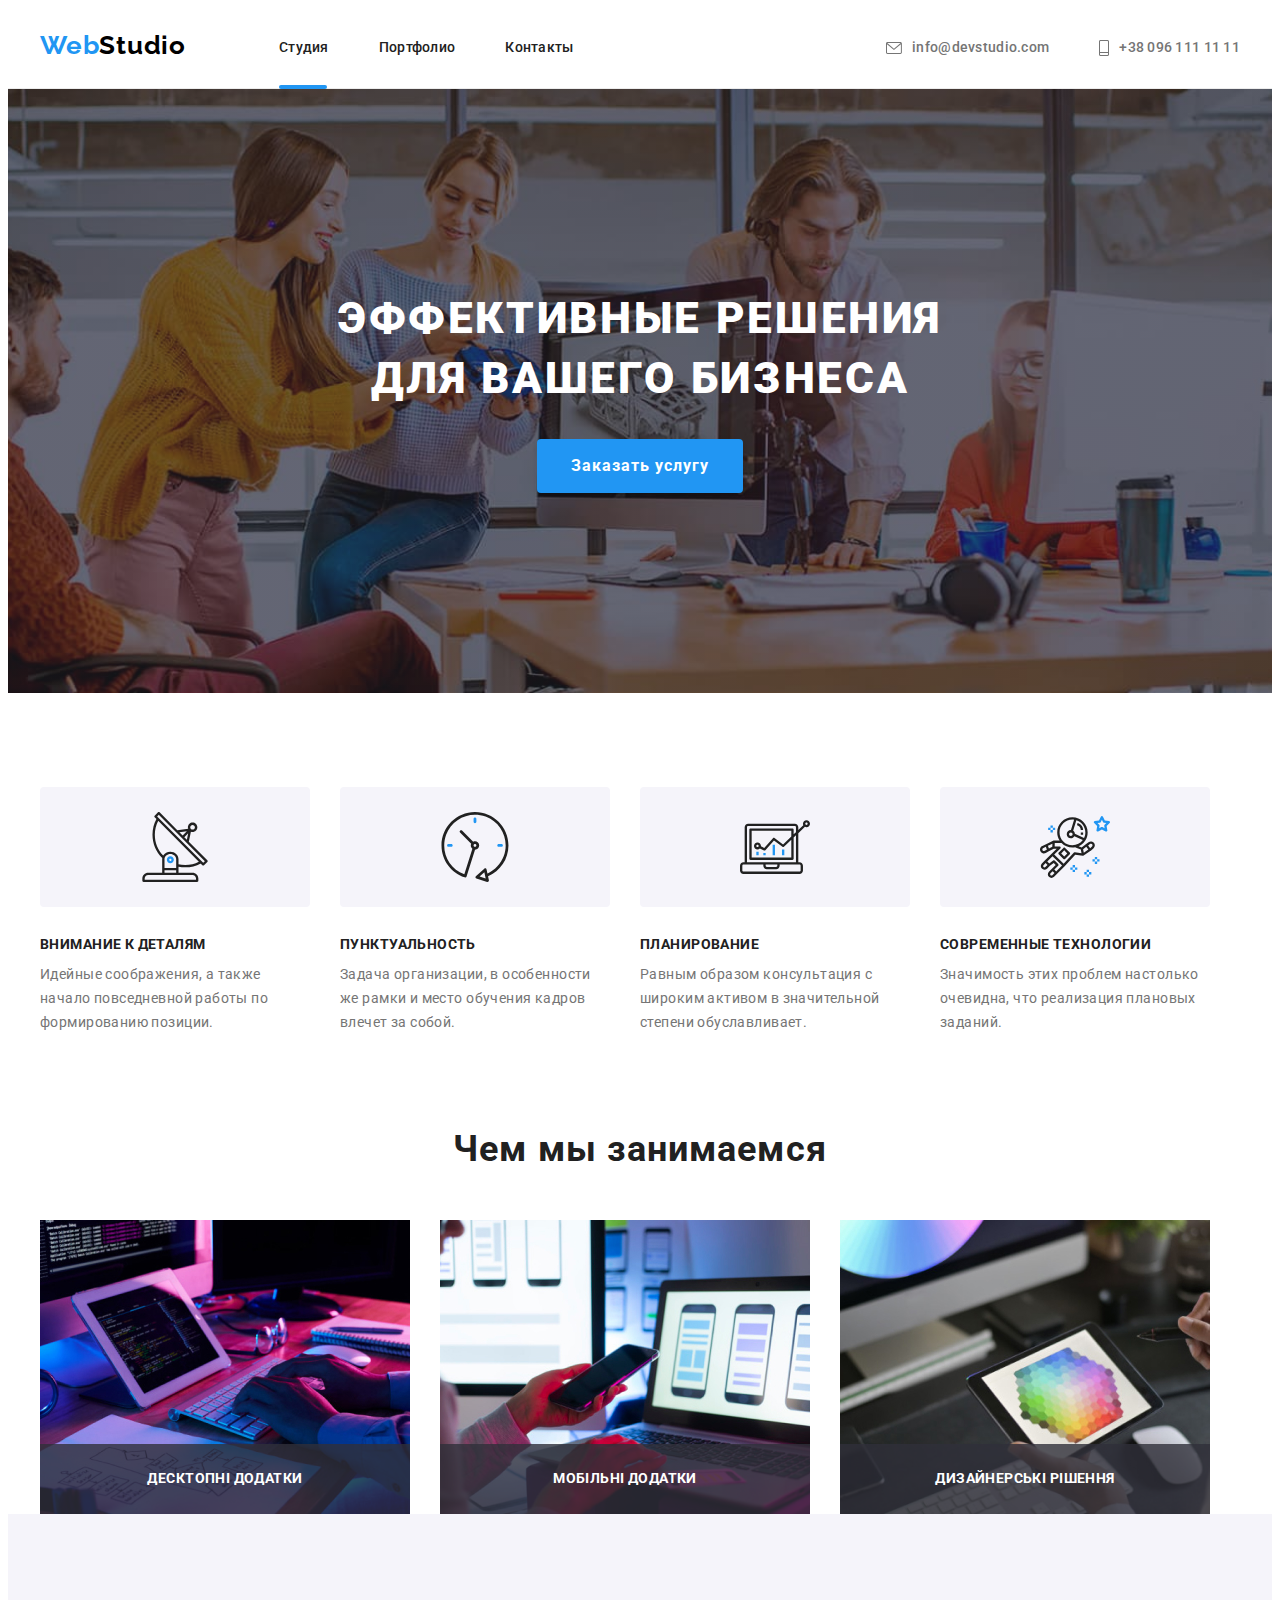
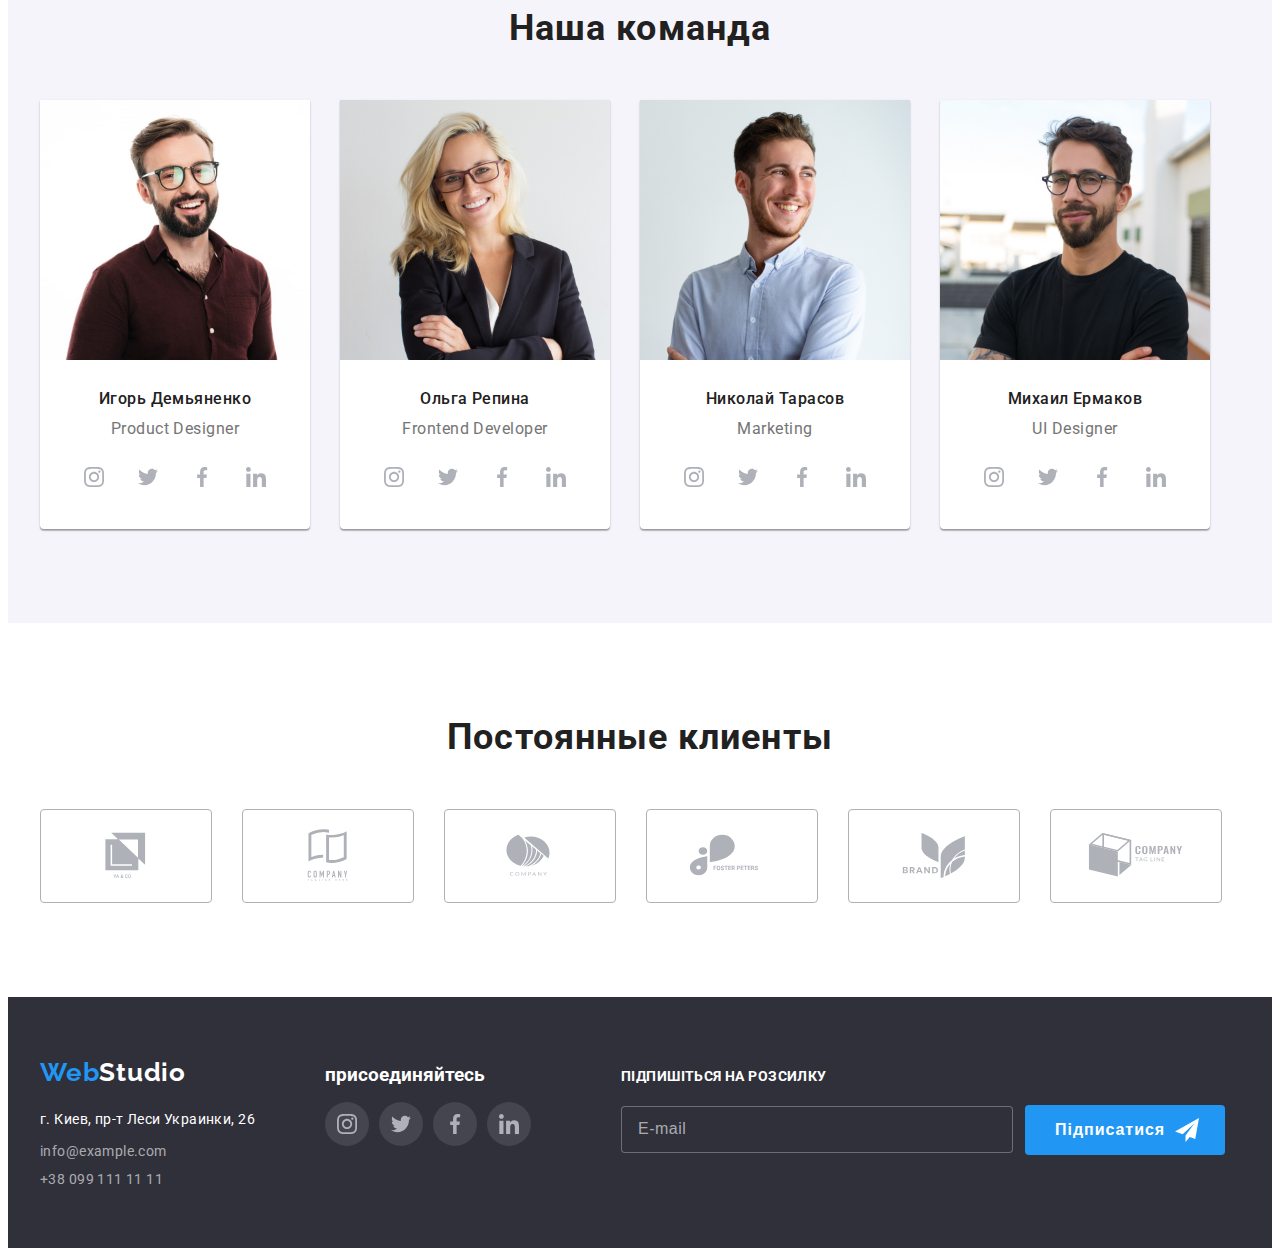
==== commit 5a240319: "hm2" ====
--- a/index.html
+++ b/index.html
@@ -23,28 +23,30 @@
   </head>
   <body>
     <!--Шапка сайта-->
-    <header class="header-porfolio">
-      <div class="container header-flex">
-        <nav class="main-nav">
-          <a class="header-logo link" href="“#”"
-            ><span class="logo-web">Web</span><span class="logo-studio">Studio</span></a
+    <header class="header">
+      <div class="container header__container">
+        <nav class="header__nav">
+          <a class="header__logo-web link"  href="“#”">
+            <span class="">Web</span><span class="header__logo-studio">Studio</span></a
           >
-          <ul class="site-nav list">
-            <li>
-           <a class="nav-link link studia " href="">Студия</a>
+          <ul class="site-nav link">
+            <li class="site-nav__items">
+           <a class="site-nav__link header__studia link" href="">Студия</a>
           </li>
-            <li><a class="nav-link link" href="./portfolio.html">Портфолио</a></li>
-            <li><a class="nav-link link" href="">Контакты</a></li>
+            <li class="site-nav__items">
+              <a class="site-nav__link link" href="./portfolio.html">Портфолио</a></li>
+            <li class="site-nav__items">
+              <a class="site-nav__link link" href="">Контакты</a></li>
           </ul>
         </nav>
         <ul class="site-contact list">
-           <li>
-          <a class="contact-link link" href="mailto:info@devstudio.com">
-            <svg class="mail-svg"><use  href="./images/icons.svg#icon-envelope-hover" ></use></svg>info@devstudio.com</a>
+           <li class="site-contact__list">
+          <a class="site-contact__link link" href="mailto:info@devstudio.com">
+            <svg class="header__mail-svg"><use  href="./images/icons.svg#icon-envelope-hover" ></use></svg>info@devstudio.com</a>
           </li>
           <li class="">
-            <a class="contact-link link " href="tel:+380961111111">
-            <svg class="phone-svg"  height="16px" width="10px">
+            <a class="site-contact__link link " href="tel:+380961111111">
+            <svg class="header__phone-svg"  height="16px" width="10px">
               <use href="./images/icons.svg#icon-Vector"></use>
             </svg>+38 096 111 11 11</a>
           </li>
@@ -54,9 +56,9 @@
 
     <main>
       <section class="hero">
-        <div class="container">
-          <h1 class="hero-title">Эффективные решения для вашего бизнеса</h1>
-          <button class="hero-button data-modal-open"data-modal-open>Заказать услугу</button>
+        <div class="hero__container">
+          <h1 class="hero__title">Эффективные решения для вашего бизнеса</h1>
+          <button class="hero__button data-modal-open"data-modal-open>Заказать услугу</button>
           
         </div>
       </section>
@@ -66,59 +68,59 @@
           <h2 class="visually-hidden">Особенности</h2>
 
 
-        <ul class="peculiarities-container list">
-          <li class="peculiarities-iteam">
-              <div class="peculiarities-iteam-icon">
+        <ul class="peculiarities">
+          <li class="peculiarities__items">
+              <div class="peculiarities__icon">
               <svg class="" width="70px" height="70px" ><use href="./images/icons.svg#icon-antenna"></use></svg>
               </div>
 
-              <h3 class="h-three-title">Внимание к деталям</h3>
+              <h3 class="peculiarities__title">Внимание к деталям</h3>
               <p>
-                <span class="text"
+                <span class="peculiarities__text"
                   >Идейные соображения, а также начало повседневной работы по формированию
                   позиции.</span
                 >
               </p>
             </li>
             
-            <li class="peculiarities-iteam">
-              <div class="peculiarities-iteam-icon">
+            <li class="peculiarities__items">
+              <div class="peculiarities__icon">
                
                   <svg class="" width="70px" height="70px"><use href="./images/icons.svg#icon-clock"></use></svg>
                
                </div>
-              <h3 class="h-three-title">Пунктуальность</h3>
+              <h3 class="peculiarities__title">Пунктуальность</h3>
               <p>
-                <span class="text"
+                <span class="peculiarities__text"
                   >Задача организации, в особенности же рамки и место обучения кадров влечет за
                   собой.</span>
               </p>
               
             </li>
-            <li class="peculiarities-iteam">
-              <div class="peculiarities-iteam-icon">
+            <li class="peculiarities__items">
+              <div class="peculiarities__icon">
                
                   <svg class="" width="70px" height="70px"><use href="./images/icons.svg#icon-diagram"></use></svg>
                
                 </div>
-              <h3 class="h-three-title">Планирование</h3>
+              <h3 class="peculiarities__title">Планирование</h3>
               <p>
-                <span class="text"
+                <span class="peculiarities__text"
                   >Равным образом консультация с широким активом в значительной степени
                   обуславливает.</span
                 >
               </p>
               
             </li>
-            <li class="peculiarities-iteam">
-              <div class="peculiarities-iteam-icon">
+            <li class="peculiarities__items">
+              <div class="peculiarities__icon">
               
                   <svg class="" width="70px" height="70px"><use href="./images/icons.svg#icon-astronaut"></use></svg>
                
                 </div>
-              <h3 class="h-three-title">Современные технологии</h3>
+              <h3 class="peculiarities__title">Современные технологии</h3>
               <p>
-                <span class="text"
+                <span class="peculiarities__text"
                   >Значимость этих проблем настолько очевидна, что реализация плановых
                   заданий.</span>
               </p>
@@ -128,38 +130,38 @@
         </div>
       </section>
       <!--Чем занимаемся-->
-      <section class="section occupation">
-        <div class="container">
-          <h2 class="section-title">Чем мы занимаемся</h2>
-          <ul class="occupation-item">
-            <li class="occupation-foto">
-              <div class="occupation-foto-div">
-              <img class="foto-block" src="./images/box1.jpg"  alt="img1" />
-              <p class="text-absolut"><span class="text-span-absolut">Десктопні додатки</span></p>
-              </div>
-            </li>
-            
-            <li class="occupation-foto">
-              <div class="occupation-foto-div">
-              <img class="foto-block" src="./images/box2.jpg"  alt="img2" />
-              <p class="text-absolut"><span class="text-span-absolut">Мобільні додатки</span></p>
-              </div>
-            </li>
-            <li class="occupation-foto">
-              <div class="occupation-foto-div">
-              <img class="foto-block" src="./images/box3.jpg"  alt="img3" />
-              <p class="text-absolut"><span class="text-span-absolut">Дизайнерські рішення</span></p>
+      <section class="occupation">
+        <div class="occupation__container">
+          <h2 class="occupation__title">Чем мы занимаемся</h2>
+          <ul class="occupation__list">
+            <li class="occupation__item">
+              <div class="occupation__block">
+              <img class="occupation__img" src="./images/box1.jpg"  alt="img1" />
+              <p class="occupation__text"><span class="text-span-absolut">Десктопні додатки</span></p>
+              </div>
+            </li>
+            
+            <li class="occupation__item">
+              <div class="occupation__block">
+              <img class="occupation__img" src="./images/box2.jpg"  alt="img2" />
+              <p class="occupation__text"><span class="text-span-absolut">Мобільні додатки</span></p>
+              </div>
+            </li>
+            <li class="occupation__item">
+              <div class="occupation__block">
+              <img class="occupation__img" src="./images/box3.jpg"  alt="img3" />
+              <p class="occupation__text"><span class="text-span-absolut">Дизайнерські рішення</span></p>
               </div>
             </li>
           </ul>
         </div>
       </section>
       <!--Наша команда-->
-      <section class="section team-section">
+      <section class="team-section">
         <div class="container">
           <h2 class="section-title">Наша команда</h2>
           <ul class="site-team list">
-            <li class="team-section-items">
+            <li class="site-team__list">
               <div class="team-foto">
                 <img class="team-img" src="./images/project1.jpg" width="270" alt="Игорь_Демьяненко" />
                 <div class="foto-box">
@@ -215,18 +217,23 @@
                   <span class="position">Marketing</span>
                 </p>
                   <ul class="team-list list">
-                  <li><a class="team-link link" href="">
+                  <li>
+                    <a class="team-link link" href="">
                     <svg class="team-link-icon" width="20px" height="20px"><use href="./images/icons.svg#icon-instagram"></use></svg>
                   </a></li>
-                  <li><a class="team-link link" href="">
+                  <li>
+                    <a class="team-link link" href="">
                     <svg class="team-link-icon" width="20px" height="20px"><use href="./images/icons.svg#icon-twitter"></use></svg>
                   </a></li>
-                  <li><a class="team-link link" href="">
+                  <li>
+                    <a class="team-link link" href="">
                     <svg class="team-link-icon" width="20px" height="20px"><use href="./images/icons.svg#icon-facebook"></use></svg>
                   </a></li>
-                  <li><a class="team-link link" href="">
+                  <li>
+                    <a class="team-link link" href="">
                     <svg class="team-link-icon" width="20px" height="20px"><use href="./images/icons.svg#icon-linkedin"></use></svg>
-                  </a></li>
+                  </a>
+                </li>
                 </ul>
                 </div>
               </div>
--- a/CSS/main.min.css
+++ b/CSS/main.min.css
@@ -1 +1 @@
-:root{--active-hover-color: #2196F3;--first-text-color: #757575;--second-text-color: #212121}.header-porfolio{background-color:#fff;margin-left:auto;margin-right:auto;border-bottom:1px solid #ececec}.container.header-flex{display:-webkit-box;display:-ms-flexbox;display:flex;-webkit-box-align:center;-ms-flex-align:center;align-items:center;-webkit-box-pack:justify;-ms-flex-pack:justify;justify-content:space-between;position:relative;height:80px}.site-nav{display:-webkit-box;display:-ms-flexbox;display:flex;gap:50px;margin-left:93px}.site-nav .link{color:var(--second-text-color);font-weight:500;font-size:14px;line-height:1.14;letter-spacing:.02em}.site-nav .nav-link:hover,.site-nav .nav-link:focus{color:var(--active-hover-color)}.nav-link:hover{opacity:1}.nav-link{position:relative;display:block;padding-top:10px;padding-bottom:10px;-webkit-transform:color 250ms cubic-bezier(0.4, 0, 0.2, 1);transform:color 250ms cubic-bezier(0.4, 0, 0.2, 1)}.phone-svg{-webkit-transition:fill 250ms cubic-bezier(0.4, 0, 0.2, 1);transition:fill 250ms cubic-bezier(0.4, 0, 0.2, 1);margin-right:10px;fill:#757575}.mail-svg{fill:#757575;-webkit-transition:fill 250ms cubic-bezier(0.4, 0, 0.2, 1);transition:fill 250ms cubic-bezier(0.4, 0, 0.2, 1);width:16px;height:12px;margin-right:10px}.site-contact{display:-webkit-box;display:-ms-flexbox;display:flex;gap:50px}.contact-link:hover .mail-svg{fill:#2196f3}.contact-link:hover .phone-svg{fill:#2196f3}.contact-link:focus .phone-svg{fill:#2196f3}.contact-link:focus .mail-svg{fill:#2196f3}.contact-link:hover{color:#2196f3}.contact-link:focus{color:#2196f3}.contact-link{-webkit-box-pack:center;-ms-flex-pack:center;justify-content:center;-webkit-box-align:center;-ms-flex-align:center;align-items:center;display:-webkit-box;display:-ms-flexbox;display:flex;color:var(--first-text-color);font-weight:500;font-size:14px;line-height:1.14;letter-spacing:.02em;-webkit-transition:color 250ms cubic-bezier(0.4, 0, 0.2, 1);transition:color 250ms cubic-bezier(0.4, 0, 0.2, 1)}.section.occupation{padding-top:0px}.occupation-item{display:-webkit-box;display:-ms-flexbox;display:flex;gap:30px}ul{list-style:none}body{color:var(--first-text-color);font-family:Roboto,sans-serif}ul,li{margin:0;padding-left:0;padding-right:0}a,p,h1,h2,h3,h4,h5,h6{margin:0}.link{text-decoration:none}.backdrop.is-hidden{visibility:hidden;opacity:0;pointer-events:none}.visually-hidden{position:absolute;width:1px;height:1px;margin:-1px;border:0;padding:0;white-space:nowrap;-webkit-clip-path:inset(100%);clip-path:inset(100%);clip:rect(0 0 0 0);overflow:hidden}.container{width:1200px;padding-left:15px;padding-right:15px;margin-left:auto;margin-right:auto}.section{padding-top:94px;padding-bottom:94px}.main-nav{display:-webkit-box;display:-ms-flexbox;display:flex}.hero-title{margin:auto;color:#fff;font-weight:900;font-size:44px;line-height:1.36;letter-spacing:.06em;text-transform:uppercase;width:696px}.h-three-title{color:#212121;font-weight:700;font-size:14px;line-height:1.14;letter-spacing:.03em;text-transform:uppercase;margin-bottom:10px;min-width:270px}.section-title{color:var(--second-text-color);font-weight:700;font-size:36px;line-height:1.16;text-align:center;letter-spacing:.03em;margin-bottom:50px}.modal-title{width:448px;font-weight:700;font-size:20px;line-height:1.15;text-align:center;letter-spacing:.03em;margin-bottom:12px;color:#212121}.text{display:block;font-weight:400;font-size:14px;line-height:1.71;letter-spacing:.03em;color:var(--first-text-color);height:72px;width:270px}.text-span{display:block;font-family:"Roboto";font-weight:400;font-size:16px;line-height:1.88;letter-spacing:.03em;color:#757575;padding-left:24px;padding-bottom:20px}.policy-text{margin-left:5px;font-weight:400;font-size:14px;line-height:1.71;letter-spacing:.03em;color:#2196f3;border-bottom:1px solid #2196f3}.text-absolut{bottom:0;position:absolute;display:-webkit-box;display:-ms-flexbox;display:flex;width:370px;height:70px;-webkit-box-pack:center;-ms-flex-pack:center;justify-content:center;-webkit-box-align:center;-ms-flex-align:center;align-items:center;background:rgba(47,48,58,.8)}.text-span-absolut{font-weight:700;font-size:14px;line-height:1.14;text-align:center;letter-spacing:.03em;text-transform:uppercase;color:#fff}.team-text{margin-bottom:4px;font-weight:700;font-size:18px;line-height:2;letter-spacing:.06em;color:#212121}.team-text-p{font-weight:400;font-size:16px;line-height:1.88;letter-spacing:.03em;color:#757575}.team-h{color:var(--second-text-color);font-weight:500;font-size:16px;line-height:1.18;letter-spacing:.03em;margin-bottom:10px}.position{text-align:center;font-weight:400;font-size:16px;line-height:1.18;letter-spacing:.03em;color:var(--first-text-color);width:170px}.foto-block-text{position:absolute;top:0;left:0;padding:63px 24px;-webkit-transform:translateY(100%);transform:translateY(100%);-webkit-transition:-webkit-transform 250ms cubic-bezier(0.4, 0, 0.2, 1);transition:-webkit-transform 250ms cubic-bezier(0.4, 0, 0.2, 1);transition:transform 250ms cubic-bezier(0.4, 0, 0.2, 1);transition:transform 250ms cubic-bezier(0.4, 0, 0.2, 1), -webkit-transform 250ms cubic-bezier(0.4, 0, 0.2, 1);font-size:18px;line-height:1.56;letter-spacing:.03em;color:#fff;background-color:#2196f3}.studia::before{background:#2196f3;content:"";position:absolute;display:block;min-width:48px;height:4px;border-radius:2px;bottom:0;-webkit-transform:translatey(23px);transform:translatey(23px);-webkit-transition:opacity 250ms;transition:opacity 250ms}.portfolio::before{content:"";position:absolute;display:block;min-width:78px;height:4px;background:#2196f3;border-radius:2px;bottom:0;-webkit-transform:translateY(23px);transform:translateY(23px);-webkit-transition:opacity 250ms;transition:opacity 250ms}.hero-button{margin-left:auto;margin-right:auto;color:#fff;background-color:#2196f3;font-family:"Roboto";font-weight:700;font-size:16px;line-height:1.88;letter-spacing:.06em;margin-top:40px;-webkit-box-shadow:0px 4px 4px rgba(0,0,0,.15);box-shadow:0px 4px 4px rgba(0,0,0,.15);border-radius:4px;border-color:rgba(0,0,0,0);padding:10px 32px;margin-top:30px;cursor:pointer}.nav-button{background-color:#f5f4fa;font-family:inherit;color:var(--second-text-color);font-weight:500;font-size:16px;line-height:1.62;text-align:center;letter-spacing:.03em;border-radius:4px;padding:6px 22px;border-radius:4px;border-color:rgba(0,0,0,0);min-width:60px;cursor:pointer;-webkit-box-shadow:0px 3px 1px rgba(0,0,0,.1),0px 1px 2px rgba(0,0,0,.08),0px 2px 2px rgba(0,0,0,.12);box-shadow:0px 3px 1px rgba(0,0,0,.1),0px 1px 2px rgba(0,0,0,.08),0px 2px 2px rgba(0,0,0,.12);border-radius:4px;-webkit-transition:background-color 250ms cubic-bezier(0.4, 0, 0.2, 1),color 250ms cubic-bezier(0.4, 0, 0.2, 1),-webkit-box-shadow 250ms cubic-bezier(0.4, 0, 0.2, 1);transition:background-color 250ms cubic-bezier(0.4, 0, 0.2, 1),color 250ms cubic-bezier(0.4, 0, 0.2, 1),-webkit-box-shadow 250ms cubic-bezier(0.4, 0, 0.2, 1);transition:background-color 250ms cubic-bezier(0.4, 0, 0.2, 1),color 250ms cubic-bezier(0.4, 0, 0.2, 1),box-shadow 250ms cubic-bezier(0.4, 0, 0.2, 1);transition:background-color 250ms cubic-bezier(0.4, 0, 0.2, 1),color 250ms cubic-bezier(0.4, 0, 0.2, 1),box-shadow 250ms cubic-bezier(0.4, 0, 0.2, 1),-webkit-box-shadow 250ms cubic-bezier(0.4, 0, 0.2, 1)}.nav-button:hover{background-color:var(--active-hover-color);color:#fff;-webkit-box-shadow:0px 3px 1px rgba(0,0,0,.1),0px 1px 2px rgba(0,0,0,.08),0px 2px 2px rgba(0,0,0,.12);box-shadow:0px 3px 1px rgba(0,0,0,.1),0px 1px 2px rgba(0,0,0,.08),0px 2px 2px rgba(0,0,0,.12)}.nav-button:focus{background-color:var(--active-hover-color);color:#fff;-webkit-box-shadow:0px 3px 1px rgba(0,0,0,.1),0px 1px 2px rgba(0,0,0,.08),0px 2px 2px rgba(0,0,0,.12);box-shadow:0px 3px 1px rgba(0,0,0,.1),0px 1px 2px rgba(0,0,0,.08),0px 2px 2px rgba(0,0,0,.12);border-radius:4px}.portfolio-nav-button{display:-webkit-box;display:-ms-flexbox;display:flex;-webkit-box-pack:center;-ms-flex-pack:center;justify-content:center;gap:8px;margin-bottom:50px}.footer-mail-button{display:block;padding-left:28px;padding-top:10px;padding-bottom:10px;width:200px;height:50px;background:#2196f3;border-radius:4px;border-color:rgba(0,0,0,0)}.footer-mail-div button{font-weight:700;font-size:16px;line-height:1.88;display:-webkit-box;display:-ms-flexbox;display:flex;-webkit-box-align:center;-ms-flex-align:center;align-items:center;text-align:center;letter-spacing:.06em;color:#fff}.modal-button{background-color:#fff;border:1px solid rgba(0,0,0,.1);cursor:pointer;border-radius:50%;position:absolute;right:8px;top:8px;width:30px;height:30px}.submit-button{cursor:pointer;display:block;width:200px;height:50px;background-color:#2196f3;color:#fff;border-radius:4px;border-color:rgba(0,0,0,0);padding:10px 52px;margin-left:auto;margin-right:auto}.submit-button:focus,.submit-button:hover{-webkit-box-shadow:0px 1px 3px rgba(0,0,0,.12),0px 1px 1px rgba(0,0,0,.14),0px 2px 1px rgba(0,0,0,.2);box-shadow:0px 1px 3px rgba(0,0,0,.12),0px 1px 1px rgba(0,0,0,.14),0px 2px 1px rgba(0,0,0,.2);-webkit-transition:-webkit-box-shadow 250ms cubic-bezier(0.4, 0, 0.2, 1);transition:-webkit-box-shadow 250ms cubic-bezier(0.4, 0, 0.2, 1);transition:box-shadow 250ms cubic-bezier(0.4, 0, 0.2, 1);transition:box-shadow 250ms cubic-bezier(0.4, 0, 0.2, 1), -webkit-box-shadow 250ms cubic-bezier(0.4, 0, 0.2, 1)}.footer-mail-button:hover,.footer-mail-button:focus{-webkit-transition:-webkit-box-shadow 250ms cubic-bezier(0.4, 0, 0.2, 1);transition:-webkit-box-shadow 250ms cubic-bezier(0.4, 0, 0.2, 1);transition:box-shadow 250ms cubic-bezier(0.4, 0, 0.2, 1);transition:box-shadow 250ms cubic-bezier(0.4, 0, 0.2, 1), -webkit-box-shadow 250ms cubic-bezier(0.4, 0, 0.2, 1);-webkit-box-shadow:0px 4px 4px rgba(0,0,0,.15);box-shadow:0px 4px 4px rgba(0,0,0,.15);cursor:pointer}.logo-web{color:#2196f3;font-family:"Raleway";font-weight:700;font-size:26px;line-height:1.19;letter-spacing:.03em}.logo-studio{color:#000;font-family:"Raleway";font-weight:700;font-size:26px;line-height:1.19;letter-spacing:.03em}.header-logo:hover,.header-logo:focus{color:var(--active-hover-color)}.footer-logo{display:inline-block;font-family:"Raleway";font-weight:700;font-size:26px;line-height:1.19;letter-spacing:.03em;margin-bottom:20px}.footer_logo:focus{color:var(--active-hover-color)}.clients-item-logo{fill:#afb1b8;-webkit-transition:fill 250ms cubic-bezier(0.4, 0, 0.2, 1);transition:fill 250ms cubic-bezier(0.4, 0, 0.2, 1)}.clients-link:hover .clients-item-logo{fill:#2196f3}.clients-link:focus .clients-item-logo{fill:#2196f3}.hero{background-color:rgba(47,48,58,.4);background-image:-webkit-gradient(linear, left top, left bottom, from(rgba(47, 48, 58, 0.4)), to(rgba(47, 48, 58, 0.4))),url(../images/hero.jpg);background-image:linear-gradient(rgba(47, 48, 58, 0.4), rgba(47, 48, 58, 0.4)),url(../images/hero.jpg);background-repeat:no-repeat;background-size:cover;background-position:center;text-align:center;padding:200px 0px;max-width:1600px;margin-left:auto;margin-right:auto}.peculiarities-container{display:-webkit-box;display:-ms-flexbox;display:flex;gap:30px;-webkit-box-align:center;-ms-flex-align:center;align-items:center}.team-ul{display:-webkit-box;display:-ms-flexbox;display:flex;-ms-flex-wrap:wrap;flex-wrap:wrap;gap:30px}.peculiarities-iteam-icon{background:#f5f4fa;border-radius:4px;-webkit-box-align:center;-ms-flex-align:center;align-items:center;height:120px;display:-webkit-box;display:-ms-flexbox;display:flex;-webkit-box-pack:center;-ms-flex-pack:center;justify-content:center;margin-bottom:30px}.occupation-foto-div{display:block;position:relative;background:rgba(47,48,58,.8)}.foto-block{position:relative;display:block;max-width:100%;height:auto}.team-section{background-color:#f5f4fa}.site-team{display:-webkit-box;display:-ms-flexbox;display:flex;gap:30px}.team-foto{background-color:#fff;width:270px;-webkit-box-sizing:border-box;box-sizing:border-box;-webkit-box-shadow:0px 1px 3px rgba(0,0,0,.12),0px 1px 1px rgba(0,0,0,.14),0px 2px 1px rgba(0,0,0,.2);box-shadow:0px 1px 3px rgba(0,0,0,.12),0px 1px 1px rgba(0,0,0,.14),0px 2px 1px rgba(0,0,0,.2);border-radius:0px 0px 4px 4px;box-shadow:0px 1px 3px rgba(0,0,0,.12),0px 1px 1px rgba(0,0,0,.14),0px 2px 1px rgba(0,0,0,.2);border-radius:0px 0px 4px 4px}.team-foto-portfolio{text-decoration:none;background:#fff;display:block;-webkit-transition:-webkit-box-shadow 250ms cubic-bezier(0.4, 0, 0.2, 1);transition:-webkit-box-shadow 250ms cubic-bezier(0.4, 0, 0.2, 1);transition:box-shadow 250ms cubic-bezier(0.4, 0, 0.2, 1);transition:box-shadow 250ms cubic-bezier(0.4, 0, 0.2, 1), -webkit-box-shadow 250ms cubic-bezier(0.4, 0, 0.2, 1)}.team-foto-portfolio:hover .foto-block-text,.team-foto-portfolio:focus .foto-block-text{-webkit-transform:translateY(0%);transform:translateY(0%)}.team-foto-portfolio:hover{-webkit-box-shadow:0px 1px 1px rgba(0,0,0,.12),0px 4px 4px rgba(0,0,0,.06),1px 4px 6px rgba(0,0,0,.16);box-shadow:0px 1px 1px rgba(0,0,0,.12),0px 4px 4px rgba(0,0,0,.06),1px 4px 6px rgba(0,0,0,.16)}.team-foto-portfolio:focus{-webkit-box-shadow:0px 1px 1px rgba(0,0,0,.12),0px 4px 4px rgba(0,0,0,.06),1px 4px 6px rgba(0,0,0,.16);box-shadow:0px 1px 1px rgba(0,0,0,.12),0px 4px 4px rgba(0,0,0,.06),1px 4px 6px rgba(0,0,0,.16)}.team-img{display:block;max-width:100%;height:auto}.foto-box{padding-top:30px;text-align:center;padding-bottom:30px;width:270px}.team-list{margin-top:16px;display:-webkit-box;display:-ms-flexbox;display:flex;-webkit-box-pack:center;-ms-flex-pack:center;justify-content:center;gap:10px}.team-link{background-color:#fff;fill:#afb1b8;display:-webkit-box;display:-ms-flexbox;display:flex;-webkit-box-pack:center;-ms-flex-pack:center;justify-content:center;-webkit-box-align:center;-ms-flex-align:center;align-items:center;width:44px;height:44px;border-radius:50%;-webkit-transition:background-color 250ms cubic-bezier(0.4, 0, 0.2, 1),fill 250ms cubic-bezier(0.4, 0, 0.2, 1);transition:background-color 250ms cubic-bezier(0.4, 0, 0.2, 1),fill 250ms cubic-bezier(0.4, 0, 0.2, 1)}.team-link-icon{-webkit-transition:fill 250ms cubic-bezier(0.4, 0, 0.2, 1);transition:fill 250ms cubic-bezier(0.4, 0, 0.2, 1)}.team-link:focus{background-color:#2196f3}.team-link:hover{background-color:#2196f3}.team-link:hover .team-link-icon{fill:#fff}.team-link:focus .team-link-icon{fill:#fff}.clients-list{display:-webkit-box;display:-ms-flexbox;display:flex;gap:30px}.clients-link{border:1px solid #afb1b8;border-radius:4px;display:-webkit-box;display:-ms-flexbox;display:flex;width:170px;height:92px;-webkit-box-pack:center;-ms-flex-pack:center;justify-content:center;-webkit-box-align:center;-ms-flex-align:center;align-items:center;-webkit-transition:border-color 250ms cubic-bezier(0.4, 0, 0.2, 1);transition:border-color 250ms cubic-bezier(0.4, 0, 0.2, 1)}.clients-item-logo{fill:#afb1b8;-webkit-transition:fill 250ms cubic-bezier(0.4, 0, 0.2, 1);transition:fill 250ms cubic-bezier(0.4, 0, 0.2, 1)}.clients-link:hover{border-color:#2196f3}.clients-link:focus{border-color:#2196f3}.clients-link:hover .clients-item-logo{fill:#2196f3}.clients-link:focus .clients-item-logo{fill:#2196f3}.team-box{padding-top:20px;padding-left:24px;padding-bottom:20px;border:1px solid #eee;border-top:rgba(0,0,0,0)}.team-box-div{position:relative;overflow:hidden}.team-ul{display:-webkit-box;display:-ms-flexbox;display:flex;-ms-flex-wrap:wrap;flex-wrap:wrap;gap:30px}.backdrop{position:fixed;top:0;left:0;width:100%;height:100%;background-color:rgba(0,0,0,.2);-webkit-transition:opacity 250ms cubic-bezier(0.4, 0, 0.2, 1),visibility 250ms cubic-bezier(0.4, 0, 0.2, 1);transition:opacity 250ms cubic-bezier(0.4, 0, 0.2, 1),visibility 250ms cubic-bezier(0.4, 0, 0.2, 1)}.modal{-webkit-transform:translate(-50%, -50%);transform:translate(-50%, -50%);border-radius:4px;top:50%;left:50%;position:absolute;width:528px;background-color:#fff}.form{display:block;margin-left:auto;margin-right:auto;width:528px;padding:40px}.form-field{position:relative;margin-bottom:10px;display:-webkit-box;display:-ms-flexbox;display:flex;-webkit-box-orient:vertical;-webkit-box-direction:normal;-ms-flex-direction:column;flex-direction:column}.form-imput:focus-within{border:1px solid red}.form-imput:focus-within+.form-imput-svg{fill:#2196f3}.form-imput-svg{position:absolute;bottom:0;-webkit-transform:translate(10px, -10px);transform:translate(10px, -10px)}.from-label{margin-bottom:4px;font-weight:400;font-size:12px;line-height:1.16;letter-spacing:.01em;color:#757575}.form-fild,.commnet-margin{margin-bottom:20px}.form-imput{display:block;height:40px;width:448px;border:1px solid rgba(33,33,33,.2);border-radius:4px;padding:14px 35px}.form-field textarea::-webkit-input-placeholder{height:120px;font-weight:400;font-size:12px;line-height:1.16;letter-spacing:.01em;color:rgba(117,117,117,.5)}.form-field textarea::-moz-placeholder{height:120px;font-weight:400;font-size:12px;line-height:1.16;letter-spacing:.01em;color:rgba(117,117,117,.5)}.form-field textarea:-ms-input-placeholder{height:120px;font-weight:400;font-size:12px;line-height:1.16;letter-spacing:.01em;color:rgba(117,117,117,.5)}.form-field textarea::-ms-input-placeholder{height:120px;font-weight:400;font-size:12px;line-height:1.16;letter-spacing:.01em;color:rgba(117,117,117,.5)}.form-field textarea::placeholder{height:120px;font-weight:400;font-size:12px;line-height:1.16;letter-spacing:.01em;color:rgba(117,117,117,.5)}.footer-mail-div input::-webkit-input-placeholder{font-weight:400;font-size:16px;line-height:1.25;letter-spacing:.03em;color:rgba(255,255,255,.6)}.footer-mail-div input::-moz-placeholder{font-weight:400;font-size:16px;line-height:1.25;letter-spacing:.03em;color:rgba(255,255,255,.6)}.footer-mail-div input:-ms-input-placeholder{font-weight:400;font-size:16px;line-height:1.25;letter-spacing:.03em;color:rgba(255,255,255,.6)}.footer-mail-div input::-ms-input-placeholder{font-weight:400;font-size:16px;line-height:1.25;letter-spacing:.03em;color:rgba(255,255,255,.6)}.footer-mail-div input::placeholder{font-weight:400;font-size:16px;line-height:1.25;letter-spacing:.03em;color:rgba(255,255,255,.6)}.textarea-comment{border:1px solid rgba(33,33,33,.2);border-radius:4px;height:120px;padding:12px 16px}.policy{-webkit-box-align:center;-ms-flex-align:center;align-items:center;-webkit-box-pack:center;-ms-flex-pack:center;justify-content:center}.check:checked{-webkit-appearance:none;-moz-appearance:none;appearance:none;position:absolute}.check{-webkit-appearance:none;-moz-appearance:none;appearance:none;position:absolute}.policy-label{display:-webkit-box;display:-ms-flexbox;display:flex;-webkit-box-align:center;-ms-flex-align:center;align-items:center;-webkit-box-pack:center;-ms-flex-pack:center;justify-content:center;font-weight:400;font-size:14px;line-height:1.71px;letter-spacing:.03em;color:#757575}.checkbox-craft{display:inline-block;background:#fff;border:1px solid #212121;-webkit-box-shadow:0px 1px 3px rgba(0,0,0,.12),0px 1px 1px rgba(0,0,0,.14),0px 2px 1px rgba(0,0,0,.2);box-shadow:0px 1px 3px rgba(0,0,0,.12),0px 1px 1px rgba(0,0,0,.14),0px 2px 1px rgba(0,0,0,.2);border-radius:4px;border-radius:4px;width:16px;height:15px;margin-right:7px}.check:checked+.checkbox-craft{background-image:url(../images/icon\ check.svg);background-size:contain;background-color:#2196f3;border-color:rgba(0,0,0,0);width:16px;height:15px;background-origin:content-box}.mail-form{display:-webkit-box;display:-ms-flexbox;display:flex;-webkit-box-align:center;-ms-flex-align:center;align-items:center;-webkit-box-pack:center;-ms-flex-pack:center;justify-content:center;margin-top:20px;gap:12px}textarea{resize:none}.footer{background-color:#2f303a;padding-top:60px;padding-bottom:60px}.footer-web{color:#2196f3}.footer-studio{color:#fff}.footer-link{color:#fff;font-weight:400;font-size:14px;line-height:1.71;letter-spacing:.03em}.footer-contacts{-webkit-transition:color 250ms cubic-bezier(0.4, 0, 0.2, 1);transition:color 250ms cubic-bezier(0.4, 0, 0.2, 1)}.footer-link:focus{color:var(--active-hover-color)}address{font-style:normal}.footer-contacts:hover,.footer-contacts:focus{color:var(--active-hover-color)}.footer-submit{margin-top:30px}.footer-contacts{display:inline-block;font-weight:400;font-size:14px;line-height:1,71;letter-spacing:.03em;color:rgba(255,255,255,.6)}.footer-nav-li:not(:last-child){margin-bottom:9px}.footer-text{color:#fff}.team-link.footer-icons{background-color:rgba(255,255,255,.1);-webkit-transition:background-color 250ms cubic-bezier(0.4, 0, 0.2, 1);transition:background-color 250ms cubic-bezier(0.4, 0, 0.2, 1)}.footer-icon{-webkit-transition:fill 250ms cubic-bezier(0.4, 0, 0.2, 1);transition:fill 250ms cubic-bezier(0.4, 0, 0.2, 1)}.footer-container{-webkit-box-align:baseline;-ms-flex-align:baseline;align-items:baseline;display:-webkit-box;display:-ms-flexbox;display:flex}.footer-mail{margin-left:93px}.footer-mail-input{color:#fff;background:#2f303a;border:1px solid rgba(255,255,255,.3);width:358px;border-radius:4px;padding:15px 16px}.footer-mail-div label{font-weight:700;font-size:14px;line-height:1.14;letter-spacing:.03em;text-transform:uppercase;color:#fff}.footer-mail-div{display:-webkit-box;display:-ms-flexbox;display:flex;-webkit-box-orient:vertical;-webkit-box-direction:normal;-ms-flex-direction:column;flex-direction:column;margin-left:90px}.footer-soc{margin-left:70px}.footer-list-soc{margin-top:20px;display:-webkit-box;display:-ms-flexbox;display:flex;gap:10px}.footer-mail-svg{margin-left:10px;-webkit-transition:fill 250ms cubic-bezier(0.4, 0, 0.2, 1);transition:fill 250ms cubic-bezier(0.4, 0, 0.2, 1)}/*# sourceMappingURL=main.min.css.map */+:root{--active-hover-color: #2196F3;--first-text-color: #757575;--second-text-color: #212121}.header{background-color:#fff;margin-left:auto;margin-right:auto;border-bottom:1px solid #ececec}.header .header__container{display:-webkit-box;display:-ms-flexbox;display:flex;-webkit-box-align:center;-ms-flex-align:center;align-items:center;-webkit-box-pack:justify;-ms-flex-pack:justify;justify-content:space-between;position:relative;height:80px}.header__nav{display:-webkit-box;display:-ms-flexbox;display:flex}.site-nav .link{color:var(--second-text-color);font-weight:500;font-size:14px;line-height:1.14;letter-spacing:.02em}.site-nav__link{position:relative;display:block;padding-top:10px;padding-bottom:10px;-webkit-transition:color 250ms cubic-bezier(0.4, 0, 0.2, 1);transition:color 250ms cubic-bezier(0.4, 0, 0.2, 1)}.site-nav__link:hover,.site-nav__link:focus{color:#2196f3}.site-nav{display:-webkit-box;display:-ms-flexbox;display:flex;gap:50px;margin-left:93px}.site-contact{display:-webkit-box;display:-ms-flexbox;display:flex;gap:50px}.site-contact__link{-webkit-box-pack:center;-ms-flex-pack:center;justify-content:center;-webkit-box-align:center;-ms-flex-align:center;align-items:center;display:-webkit-box;display:-ms-flexbox;display:flex;color:var(--first-text-color);font-weight:500;font-size:14px;line-height:1.14;letter-spacing:.02em;-webkit-transition:color 250ms cubic-bezier(0.4, 0, 0.2, 1);transition:color 250ms cubic-bezier(0.4, 0, 0.2, 1)}.site-contact__link:hover .header__phone-svg{fill:#2196f3}.site-contact__link:focus .header__phone-svg{fill:#2196f3}.site-contact__link:focus .header__mail-svg{fill:#2196f3}.site-contact__link:hover .header__mail-svg{fill:#2196f3}.site-contact__link:hover{color:#2196f3}.site-contact__link:focus{color:#2196f3}.header__phone-svg{-webkit-transition:fill 250ms cubic-bezier(0.4, 0, 0.2, 1);transition:fill 250ms cubic-bezier(0.4, 0, 0.2, 1);margin-right:10px;fill:#757575}.header__mail-svg{fill:#757575;-webkit-transition:fill 250ms cubic-bezier(0.4, 0, 0.2, 1);transition:fill 250ms cubic-bezier(0.4, 0, 0.2, 1);width:16px;height:12px;margin-right:10px}ul{list-style:none}body{color:var(--first-text-color);font-family:Roboto,sans-serif}ul,li{margin:0;padding-left:0;padding-right:0}a,p,h1,h2,h3,h4,h5,h6{margin:0}.link{text-decoration:none}textarea{resize:none}.backdrop.is-hidden{visibility:hidden;opacity:0;pointer-events:none}.visually-hidden{position:absolute;width:1px;height:1px;margin:-1px;border:0;padding:0;white-space:nowrap;-webkit-clip-path:inset(100%);clip-path:inset(100%);clip:rect(0 0 0 0);overflow:hidden}.container{width:1200px;padding-left:15px;padding-right:15px;margin-left:auto;margin-right:auto}.hero__title{margin:auto;color:#fff;font-weight:900;font-size:44px;line-height:1.36;letter-spacing:.06em;text-transform:uppercase;width:696px}.peculiarities__title{color:#212121;font-weight:700;font-size:14px;line-height:1.14;letter-spacing:.03em;text-transform:uppercase;margin-bottom:10px;min-width:270px}.occupation__title{color:var(--second-text-color);font-weight:700;font-size:36px;line-height:1.16;text-align:center;letter-spacing:.03em;margin-bottom:50px}.modal-title{width:448px;font-weight:700;font-size:20px;line-height:1.15;text-align:center;letter-spacing:.03em;margin-bottom:12px;color:#212121}.section-title{color:var(--second-text-color);font-weight:700;font-size:36px;line-height:1.16;text-align:center;letter-spacing:.03em;margin-bottom:50px}.peculiarities__text{display:block;font-weight:400;font-size:14px;line-height:1.71;letter-spacing:.03em;color:var(--first-text-color);height:72px;width:270px}.text-span{display:block;font-family:"Roboto";font-weight:400;font-size:16px;line-height:1.88;letter-spacing:.03em;color:#757575;padding-left:24px;padding-bottom:20px}.policy-text{margin-left:5px;font-weight:400;font-size:14px;line-height:1.71;letter-spacing:.03em;color:#2196f3;border-bottom:1px solid #2196f3}.occupation__text{bottom:0;position:absolute;display:-webkit-box;display:-ms-flexbox;display:flex;width:370px;height:70px;-webkit-box-pack:center;-ms-flex-pack:center;justify-content:center;-webkit-box-align:center;-ms-flex-align:center;align-items:center;background:rgba(47,48,58,.8)}.text-span-absolut{font-weight:700;font-size:14px;line-height:1.14;text-align:center;letter-spacing:.03em;text-transform:uppercase;color:#fff}.team-text{margin-bottom:4px;font-weight:700;font-size:18px;line-height:2;letter-spacing:.06em;color:#212121}.team-text-p{font-weight:400;font-size:16px;line-height:1.88;letter-spacing:.03em;color:#757575}.team-h{color:var(--second-text-color);font-weight:500;font-size:16px;line-height:1.18;letter-spacing:.03em;margin-bottom:10px}.position{text-align:center;font-weight:400;font-size:16px;line-height:1.18;letter-spacing:.03em;color:var(--first-text-color);width:170px}.foto-block-text{position:absolute;top:0;left:0;padding:63px 24px;-webkit-transform:translateY(100%);transform:translateY(100%);-webkit-transition:-webkit-transform 250ms cubic-bezier(0.4, 0, 0.2, 1);transition:-webkit-transform 250ms cubic-bezier(0.4, 0, 0.2, 1);transition:transform 250ms cubic-bezier(0.4, 0, 0.2, 1);transition:transform 250ms cubic-bezier(0.4, 0, 0.2, 1), -webkit-transform 250ms cubic-bezier(0.4, 0, 0.2, 1);font-size:18px;line-height:1.56;letter-spacing:.03em;color:#fff;background-color:#2196f3}.footer-text{color:#fff}.header__studia::before{background:#2196f3;content:"";position:absolute;display:block;min-width:48px;height:4px;border-radius:2px;bottom:0;-webkit-transform:translatey(23px);transform:translatey(23px);-webkit-transition:opacity 250ms;transition:opacity 250ms}.site-nav__border::before{content:"";position:absolute;display:block;min-width:78px;height:4px;background:#2196f3;border-radius:2px;bottom:0;-webkit-transform:translateY(23px);transform:translateY(23px);-webkit-transition:opacity 250ms;transition:opacity 250ms}.hero__button{margin-left:auto;margin-right:auto;color:#fff;background-color:#2196f3;font-family:"Roboto";font-weight:700;font-size:16px;line-height:1.88;letter-spacing:.06em;margin-top:40px;-webkit-box-shadow:0px 4px 4px rgba(0,0,0,.15);box-shadow:0px 4px 4px rgba(0,0,0,.15);border-radius:4px;border-color:rgba(0,0,0,0);padding:10px 32px;margin-top:30px;cursor:pointer}.nav-button{background-color:#f5f4fa;font-family:inherit;color:var(--second-text-color);font-weight:500;font-size:16px;line-height:1.62;text-align:center;letter-spacing:.03em;border-radius:4px;padding:6px 22px;border-radius:4px;border-color:rgba(0,0,0,0);min-width:60px;cursor:pointer;-webkit-box-shadow:0px 3px 1px rgba(0,0,0,.1),0px 1px 2px rgba(0,0,0,.08),0px 2px 2px rgba(0,0,0,.12);box-shadow:0px 3px 1px rgba(0,0,0,.1),0px 1px 2px rgba(0,0,0,.08),0px 2px 2px rgba(0,0,0,.12);border-radius:4px;-webkit-transition:background-color 250ms cubic-bezier(0.4, 0, 0.2, 1),color 250ms cubic-bezier(0.4, 0, 0.2, 1),-webkit-box-shadow 250ms cubic-bezier(0.4, 0, 0.2, 1);transition:background-color 250ms cubic-bezier(0.4, 0, 0.2, 1),color 250ms cubic-bezier(0.4, 0, 0.2, 1),-webkit-box-shadow 250ms cubic-bezier(0.4, 0, 0.2, 1);transition:background-color 250ms cubic-bezier(0.4, 0, 0.2, 1),color 250ms cubic-bezier(0.4, 0, 0.2, 1),box-shadow 250ms cubic-bezier(0.4, 0, 0.2, 1);transition:background-color 250ms cubic-bezier(0.4, 0, 0.2, 1),color 250ms cubic-bezier(0.4, 0, 0.2, 1),box-shadow 250ms cubic-bezier(0.4, 0, 0.2, 1),-webkit-box-shadow 250ms cubic-bezier(0.4, 0, 0.2, 1)}.nav-button:hover{background-color:var(--active-hover-color);color:#fff;-webkit-box-shadow:0px 3px 1px rgba(0,0,0,.1),0px 1px 2px rgba(0,0,0,.08),0px 2px 2px rgba(0,0,0,.12);box-shadow:0px 3px 1px rgba(0,0,0,.1),0px 1px 2px rgba(0,0,0,.08),0px 2px 2px rgba(0,0,0,.12)}.nav-button:focus{background-color:var(--active-hover-color);color:#fff;-webkit-box-shadow:0px 3px 1px rgba(0,0,0,.1),0px 1px 2px rgba(0,0,0,.08),0px 2px 2px rgba(0,0,0,.12);box-shadow:0px 3px 1px rgba(0,0,0,.1),0px 1px 2px rgba(0,0,0,.08),0px 2px 2px rgba(0,0,0,.12);border-radius:4px}.portfolio-nav-button{display:-webkit-box;display:-ms-flexbox;display:flex;-webkit-box-pack:center;-ms-flex-pack:center;justify-content:center;gap:8px;margin-bottom:50px}.footer-mail-button{display:block;padding-left:28px;padding-top:10px;padding-bottom:10px;width:200px;height:50px;background:#2196f3;border-radius:4px;border-color:rgba(0,0,0,0)}.footer-mail-div button{font-weight:700;font-size:16px;line-height:1.88;display:-webkit-box;display:-ms-flexbox;display:flex;-webkit-box-align:center;-ms-flex-align:center;align-items:center;text-align:center;letter-spacing:.06em;color:#fff}.modal-button{background-color:#fff;border:1px solid rgba(0,0,0,.1);cursor:pointer;border-radius:50%;position:absolute;right:8px;top:8px;width:30px;height:30px}.submit-button{cursor:pointer;display:block;width:200px;height:50px;background-color:#2196f3;color:#fff;border-radius:4px;border-color:rgba(0,0,0,0);padding:10px 52px;margin-left:auto;margin-right:auto}.submit-button:focus,.submit-button:hover{-webkit-box-shadow:0px 1px 3px rgba(0,0,0,.12),0px 1px 1px rgba(0,0,0,.14),0px 2px 1px rgba(0,0,0,.2);box-shadow:0px 1px 3px rgba(0,0,0,.12),0px 1px 1px rgba(0,0,0,.14),0px 2px 1px rgba(0,0,0,.2);-webkit-transition:-webkit-box-shadow 250ms cubic-bezier(0.4, 0, 0.2, 1);transition:-webkit-box-shadow 250ms cubic-bezier(0.4, 0, 0.2, 1);transition:box-shadow 250ms cubic-bezier(0.4, 0, 0.2, 1);transition:box-shadow 250ms cubic-bezier(0.4, 0, 0.2, 1), -webkit-box-shadow 250ms cubic-bezier(0.4, 0, 0.2, 1)}.footer-mail-button:hover,.footer-mail-button:focus{-webkit-transition:-webkit-box-shadow 250ms cubic-bezier(0.4, 0, 0.2, 1);transition:-webkit-box-shadow 250ms cubic-bezier(0.4, 0, 0.2, 1);transition:box-shadow 250ms cubic-bezier(0.4, 0, 0.2, 1);transition:box-shadow 250ms cubic-bezier(0.4, 0, 0.2, 1), -webkit-box-shadow 250ms cubic-bezier(0.4, 0, 0.2, 1);-webkit-box-shadow:0px 4px 4px rgba(0,0,0,.15);box-shadow:0px 4px 4px rgba(0,0,0,.15);cursor:pointer}.header__logo-web{color:#2196f3;font-family:"Raleway";font-weight:700;font-size:26px;line-height:1.19;letter-spacing:.03em}.header__logo-studio{color:#000;font-family:"Raleway";font-weight:700;font-size:26px;line-height:1.19;letter-spacing:.03em}.footer-logo{display:inline-block;font-family:"Raleway";font-weight:700;font-size:26px;line-height:1.19;letter-spacing:.03em;margin-bottom:20px}.footer-logo:focus{color:var(--active-hover-color)}.clients-item-logo{fill:#afb1b8;-webkit-transition:fill 250ms cubic-bezier(0.4, 0, 0.2, 1);transition:fill 250ms cubic-bezier(0.4, 0, 0.2, 1)}.clients-item-logo:hover .clients-item-logo{fill:#2196f3}.clients-item-logo:focus .clients-item-logo{fill:#2196f3}.section{padding-top:94px;padding-bottom:94px}.team-box{padding-top:20px;padding-left:24px;padding-bottom:20px;border:1px solid #eee;border-top:rgba(0,0,0,0)}.team-box-div{position:relative;overflow:hidden}.team-ul{display:-webkit-box;display:-ms-flexbox;display:flex;-ms-flex-wrap:wrap;flex-wrap:wrap;gap:30px}.team-ul{display:-webkit-box;display:-ms-flexbox;display:flex;-ms-flex-wrap:wrap;flex-wrap:wrap;gap:30px}.foto-block{position:relative;display:block;max-width:100%;height:auto}.team-foto-portfolio{text-decoration:none;background:#fff;display:block;-webkit-transition:-webkit-box-shadow 250ms cubic-bezier(0.4, 0, 0.2, 1);transition:-webkit-box-shadow 250ms cubic-bezier(0.4, 0, 0.2, 1);transition:box-shadow 250ms cubic-bezier(0.4, 0, 0.2, 1);transition:box-shadow 250ms cubic-bezier(0.4, 0, 0.2, 1), -webkit-box-shadow 250ms cubic-bezier(0.4, 0, 0.2, 1)}.team-foto-portfolio:hover .foto-block-text,.team-foto-portfolio:focus .foto-block-text{-webkit-transform:translateY(0%);transform:translateY(0%)}.team-foto-portfolio:hover{-webkit-box-shadow:0px 1px 1px rgba(0,0,0,.12),0px 4px 4px rgba(0,0,0,.06),1px 4px 6px rgba(0,0,0,.16);box-shadow:0px 1px 1px rgba(0,0,0,.12),0px 4px 4px rgba(0,0,0,.06),1px 4px 6px rgba(0,0,0,.16)}.team-foto-portfolio:focus{-webkit-box-shadow:0px 1px 1px rgba(0,0,0,.12),0px 4px 4px rgba(0,0,0,.06),1px 4px 6px rgba(0,0,0,.16);box-shadow:0px 1px 1px rgba(0,0,0,.12),0px 4px 4px rgba(0,0,0,.06),1px 4px 6px rgba(0,0,0,.16)}.backdrop{position:fixed;top:0;left:0;width:100%;height:100%;background-color:rgba(0,0,0,.2);-webkit-transition:opacity 250ms cubic-bezier(0.4, 0, 0.2, 1),visibility 250ms cubic-bezier(0.4, 0, 0.2, 1);transition:opacity 250ms cubic-bezier(0.4, 0, 0.2, 1),visibility 250ms cubic-bezier(0.4, 0, 0.2, 1)}.modal{-webkit-transform:translate(-50%, -50%);transform:translate(-50%, -50%);border-radius:4px;top:50%;left:50%;position:absolute;width:528px;background-color:#fff}.form{display:block;margin-left:auto;margin-right:auto;width:528px;padding:40px}.form-field{position:relative;margin-bottom:10px;display:-webkit-box;display:-ms-flexbox;display:flex;-webkit-box-orient:vertical;-webkit-box-direction:normal;-ms-flex-direction:column;flex-direction:column}.form-imput:focus-within{border:1px solid red}.form-imput:focus-within+.form-imput-svg{fill:#2196f3}.form-imput-svg{position:absolute;bottom:0;-webkit-transform:translate(10px, -10px);transform:translate(10px, -10px)}.from-label{margin-bottom:4px;font-weight:400;font-size:12px;line-height:1.16;letter-spacing:.01em;color:#757575}.form-imput{display:block;height:40px;width:448px;border:1px solid rgba(33,33,33,.2);border-radius:4px;padding:14px 35px}.form-field textarea::-webkit-input-placeholder{height:120px;font-weight:400;font-size:12px;line-height:1.16;letter-spacing:.01em;color:rgba(117,117,117,.5)}.form-field textarea::-moz-placeholder{height:120px;font-weight:400;font-size:12px;line-height:1.16;letter-spacing:.01em;color:rgba(117,117,117,.5)}.form-field textarea:-ms-input-placeholder{height:120px;font-weight:400;font-size:12px;line-height:1.16;letter-spacing:.01em;color:rgba(117,117,117,.5)}.form-field textarea::-ms-input-placeholder{height:120px;font-weight:400;font-size:12px;line-height:1.16;letter-spacing:.01em;color:rgba(117,117,117,.5)}.form-field textarea::placeholder{height:120px;font-weight:400;font-size:12px;line-height:1.16;letter-spacing:.01em;color:rgba(117,117,117,.5)}.footer-mail-div input::-webkit-input-placeholder{font-weight:400;font-size:16px;line-height:1.25;letter-spacing:.03em;color:rgba(255,255,255,.6)}.footer-mail-div input::-moz-placeholder{font-weight:400;font-size:16px;line-height:1.25;letter-spacing:.03em;color:rgba(255,255,255,.6)}.footer-mail-div input:-ms-input-placeholder{font-weight:400;font-size:16px;line-height:1.25;letter-spacing:.03em;color:rgba(255,255,255,.6)}.footer-mail-div input::-ms-input-placeholder{font-weight:400;font-size:16px;line-height:1.25;letter-spacing:.03em;color:rgba(255,255,255,.6)}.footer-mail-div input::placeholder{font-weight:400;font-size:16px;line-height:1.25;letter-spacing:.03em;color:rgba(255,255,255,.6)}.textarea-comment{border:1px solid rgba(33,33,33,.2);border-radius:4px;height:120px;padding:12px 16px}.policy{-webkit-box-align:center;-ms-flex-align:center;align-items:center;-webkit-box-pack:center;-ms-flex-pack:center;justify-content:center}.check:checked{-webkit-appearance:none;-moz-appearance:none;appearance:none;position:absolute}.check{-webkit-appearance:none;-moz-appearance:none;appearance:none;position:absolute}.policy-label{display:-webkit-box;display:-ms-flexbox;display:flex;-webkit-box-align:center;-ms-flex-align:center;align-items:center;-webkit-box-pack:center;-ms-flex-pack:center;justify-content:center;font-weight:400;font-size:14px;line-height:1.71px;letter-spacing:.03em;color:#757575}.checkbox-craft{display:inline-block;background:#fff;border:1px solid #212121;-webkit-box-shadow:0px 1px 3px rgba(0,0,0,.12),0px 1px 1px rgba(0,0,0,.14),0px 2px 1px rgba(0,0,0,.2);box-shadow:0px 1px 3px rgba(0,0,0,.12),0px 1px 1px rgba(0,0,0,.14),0px 2px 1px rgba(0,0,0,.2);border-radius:4px;border-radius:4px;width:16px;height:15px;margin-right:7px}.check:checked+.checkbox-craft{background-image:url(../images/icon\ check.svg);background-size:contain;background-color:#2196f3;border-color:rgba(0,0,0,0);width:16px;height:15px;background-origin:content-box}.mail-form{display:-webkit-box;display:-ms-flexbox;display:flex;-webkit-box-align:center;-ms-flex-align:center;align-items:center;-webkit-box-pack:center;-ms-flex-pack:center;justify-content:center;margin-top:20px;gap:12px}.footer{background-color:#2f303a;padding-top:60px;padding-bottom:60px}.footer-web{color:#2196f3}.footer-studio{color:#fff}.footer-link{color:#fff;font-weight:400;font-size:14px;line-height:1.71;letter-spacing:.03em}.footer-link:focus{color:var(--active-hover-color)}.footer-contacts{-webkit-transition:color 250ms cubic-bezier(0.4, 0, 0.2, 1);transition:color 250ms cubic-bezier(0.4, 0, 0.2, 1)}.footer-contacts:hover,.footer-contacts:focus{color:var(--active-hover-color)}address{font-style:normal}.footer-submit{margin-top:30px}.footer-contacts{display:inline-block;font-weight:400;font-size:14px;line-height:1,71;letter-spacing:.03em;color:rgba(255,255,255,.6)}.footer-nav-li:not(:last-child){margin-bottom:9px}.team-link.footer-icons{background-color:rgba(255,255,255,.1);-webkit-transition:background-color 250ms cubic-bezier(0.4, 0, 0.2, 1);transition:background-color 250ms cubic-bezier(0.4, 0, 0.2, 1)}.footer-icon{-webkit-transition:fill 250ms cubic-bezier(0.4, 0, 0.2, 1);transition:fill 250ms cubic-bezier(0.4, 0, 0.2, 1)}.footer-container{-webkit-box-align:baseline;-ms-flex-align:baseline;align-items:baseline;display:-webkit-box;display:-ms-flexbox;display:flex}.footer-mail{margin-left:93px}.footer-mail-input{color:#fff;background:#2f303a;border:1px solid rgba(255,255,255,.3);width:358px;border-radius:4px;padding:15px 16px}.footer-mail-div label{font-weight:700;font-size:14px;line-height:1.14;letter-spacing:.03em;text-transform:uppercase;color:#fff}.footer-mail-div{display:-webkit-box;display:-ms-flexbox;display:flex;-webkit-box-orient:vertical;-webkit-box-direction:normal;-ms-flex-direction:column;flex-direction:column;margin-left:90px}.footer-soc{margin-left:70px}.footer-list-soc{margin-top:20px;display:-webkit-box;display:-ms-flexbox;display:flex;gap:10px}.footer-mail-svg{margin-left:10px;-webkit-transition:fill 250ms cubic-bezier(0.4, 0, 0.2, 1);transition:fill 250ms cubic-bezier(0.4, 0, 0.2, 1)}.hero{background-color:rgba(47,48,58,.4);background-image:-webkit-gradient(linear, left top, left bottom, from(rgba(47, 48, 58, 0.4)), to(rgba(47, 48, 58, 0.4))),url(../images/hero.jpg);background-image:linear-gradient(rgba(47, 48, 58, 0.4), rgba(47, 48, 58, 0.4)),url(../images/hero.jpg);background-repeat:no-repeat;background-size:cover;background-position:center;text-align:center;padding:200px 0px;max-width:1600px;margin-left:auto;margin-right:auto}.peculiarities{display:-webkit-box;display:-ms-flexbox;display:flex;gap:30px;-webkit-box-align:center;-ms-flex-align:center;align-items:center}.peculiarities__icon{background:#f5f4fa;border-radius:4px;-webkit-box-align:center;-ms-flex-align:center;align-items:center;height:120px;display:-webkit-box;display:-ms-flexbox;display:flex;-webkit-box-pack:center;-ms-flex-pack:center;justify-content:center;margin-bottom:30px}.occupation__block{display:block;position:relative;background:rgba(47,48,58,.8)}.occupation__img{position:relative;display:block;max-width:100%;height:auto}.occupation-{padding-top:0px;padding-bottom:94px}.occupation__list{display:-webkit-box;display:-ms-flexbox;display:flex;gap:30px}.occupation__container{width:1200px;padding-left:15px;padding-right:15px;margin-left:auto;margin-right:auto}.team-section{background-color:#f5f4fa;padding-top:94px;padding-bottom:94px}.site-team{display:-webkit-box;display:-ms-flexbox;display:flex;gap:30px}.team-img{display:block;max-width:100%;height:auto}.foto-box{padding-top:30px;text-align:center;padding-bottom:30px;width:270px}.team-foto{background-color:#fff;width:270px;-webkit-box-sizing:border-box;box-sizing:border-box;-webkit-box-shadow:0px 1px 3px rgba(0,0,0,.12),0px 1px 1px rgba(0,0,0,.14),0px 2px 1px rgba(0,0,0,.2);box-shadow:0px 1px 3px rgba(0,0,0,.12),0px 1px 1px rgba(0,0,0,.14),0px 2px 1px rgba(0,0,0,.2);border-radius:0px 0px 4px 4px;box-shadow:0px 1px 3px rgba(0,0,0,.12),0px 1px 1px rgba(0,0,0,.14),0px 2px 1px rgba(0,0,0,.2);border-radius:0px 0px 4px 4px}.team-list{margin-top:16px;display:-webkit-box;display:-ms-flexbox;display:flex;-webkit-box-pack:center;-ms-flex-pack:center;justify-content:center;gap:10px}.team-link{background-color:#fff;fill:#afb1b8;display:-webkit-box;display:-ms-flexbox;display:flex;-webkit-box-pack:center;-ms-flex-pack:center;justify-content:center;-webkit-box-align:center;-ms-flex-align:center;align-items:center;width:44px;height:44px;border-radius:50%;-webkit-transition:background-color 250ms cubic-bezier(0.4, 0, 0.2, 1),fill 250ms cubic-bezier(0.4, 0, 0.2, 1);transition:background-color 250ms cubic-bezier(0.4, 0, 0.2, 1),fill 250ms cubic-bezier(0.4, 0, 0.2, 1)}.team-link:focus{background-color:#2196f3}.team-link:hover{background-color:#2196f3}.team-link:hover .team-link-icon{fill:#fff}.team-link:focus .team-link-icon{fill:#fff}.team-link-icon{-webkit-transition:fill 250ms cubic-bezier(0.4, 0, 0.2, 1);transition:fill 250ms cubic-bezier(0.4, 0, 0.2, 1)}.clients-list{display:-webkit-box;display:-ms-flexbox;display:flex;gap:30px}.clients-link{border:1px solid #afb1b8;border-radius:4px;display:-webkit-box;display:-ms-flexbox;display:flex;width:170px;height:92px;-webkit-box-pack:center;-ms-flex-pack:center;justify-content:center;-webkit-box-align:center;-ms-flex-align:center;align-items:center;-webkit-transition:border-color 250ms cubic-bezier(0.4, 0, 0.2, 1);transition:border-color 250ms cubic-bezier(0.4, 0, 0.2, 1)}.clients-link:hover{border-color:#2196f3}.clients-link:focus{border-color:#2196f3}.clients-link:hover .clients-item-logo{fill:#2196f3}.clients-link:focus .clients-item-logo{fill:#2196f3}.clients-item-logo{fill:#afb1b8;-webkit-transition:fill 250ms cubic-bezier(0.4, 0, 0.2, 1);transition:fill 250ms cubic-bezier(0.4, 0, 0.2, 1)}/*# sourceMappingURL=main.min.css.map */